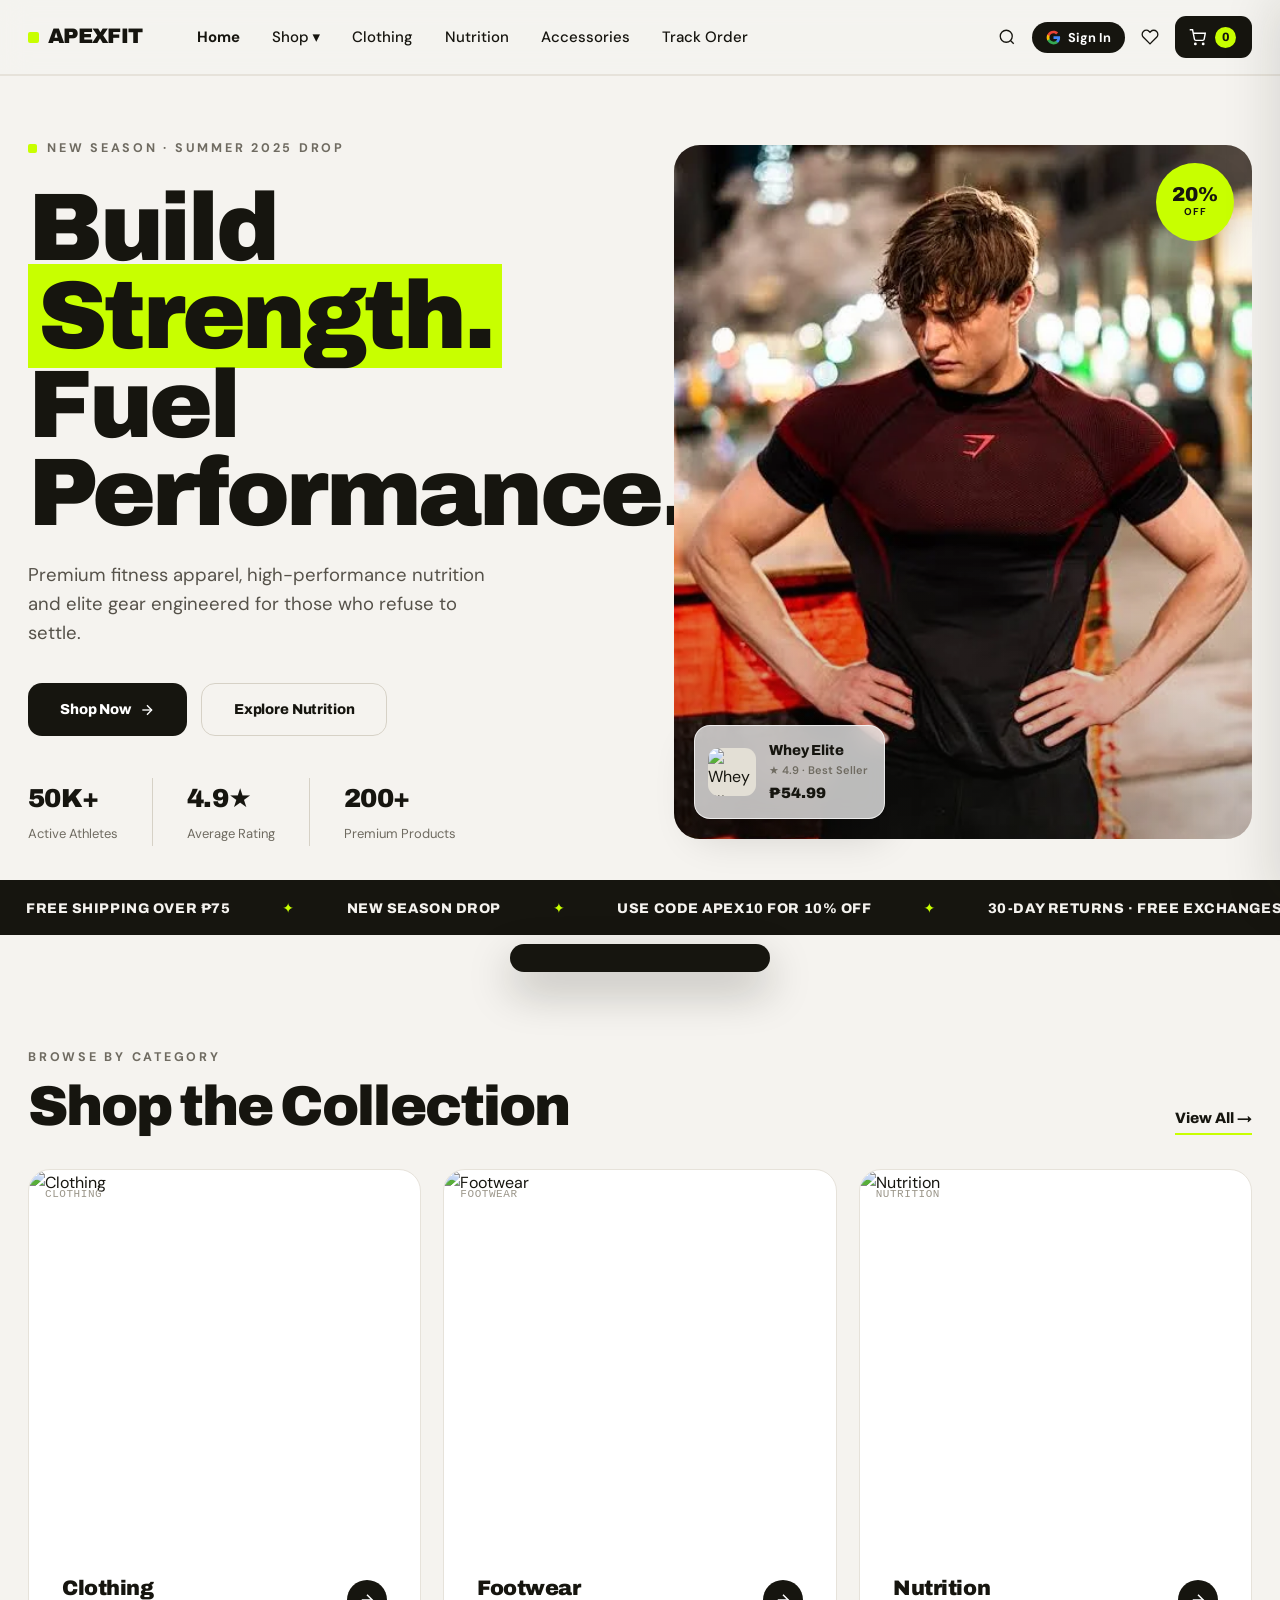
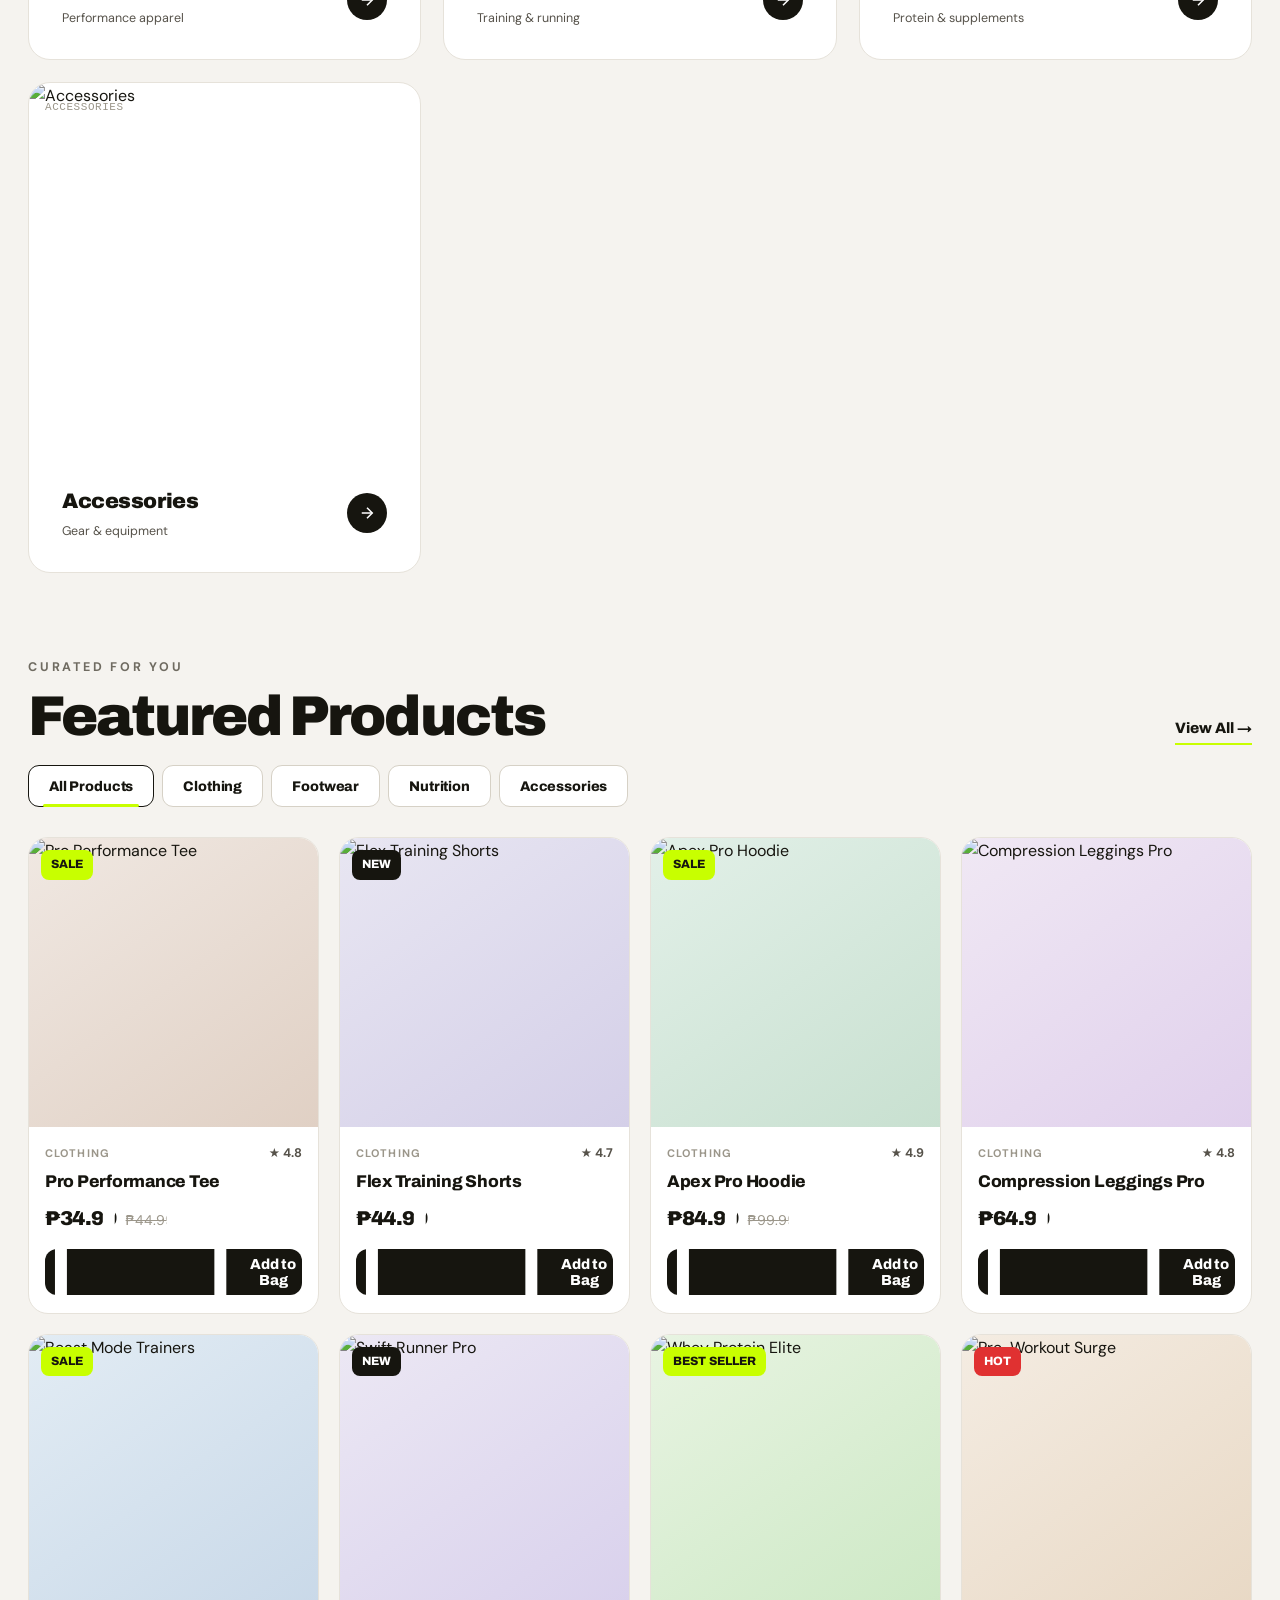
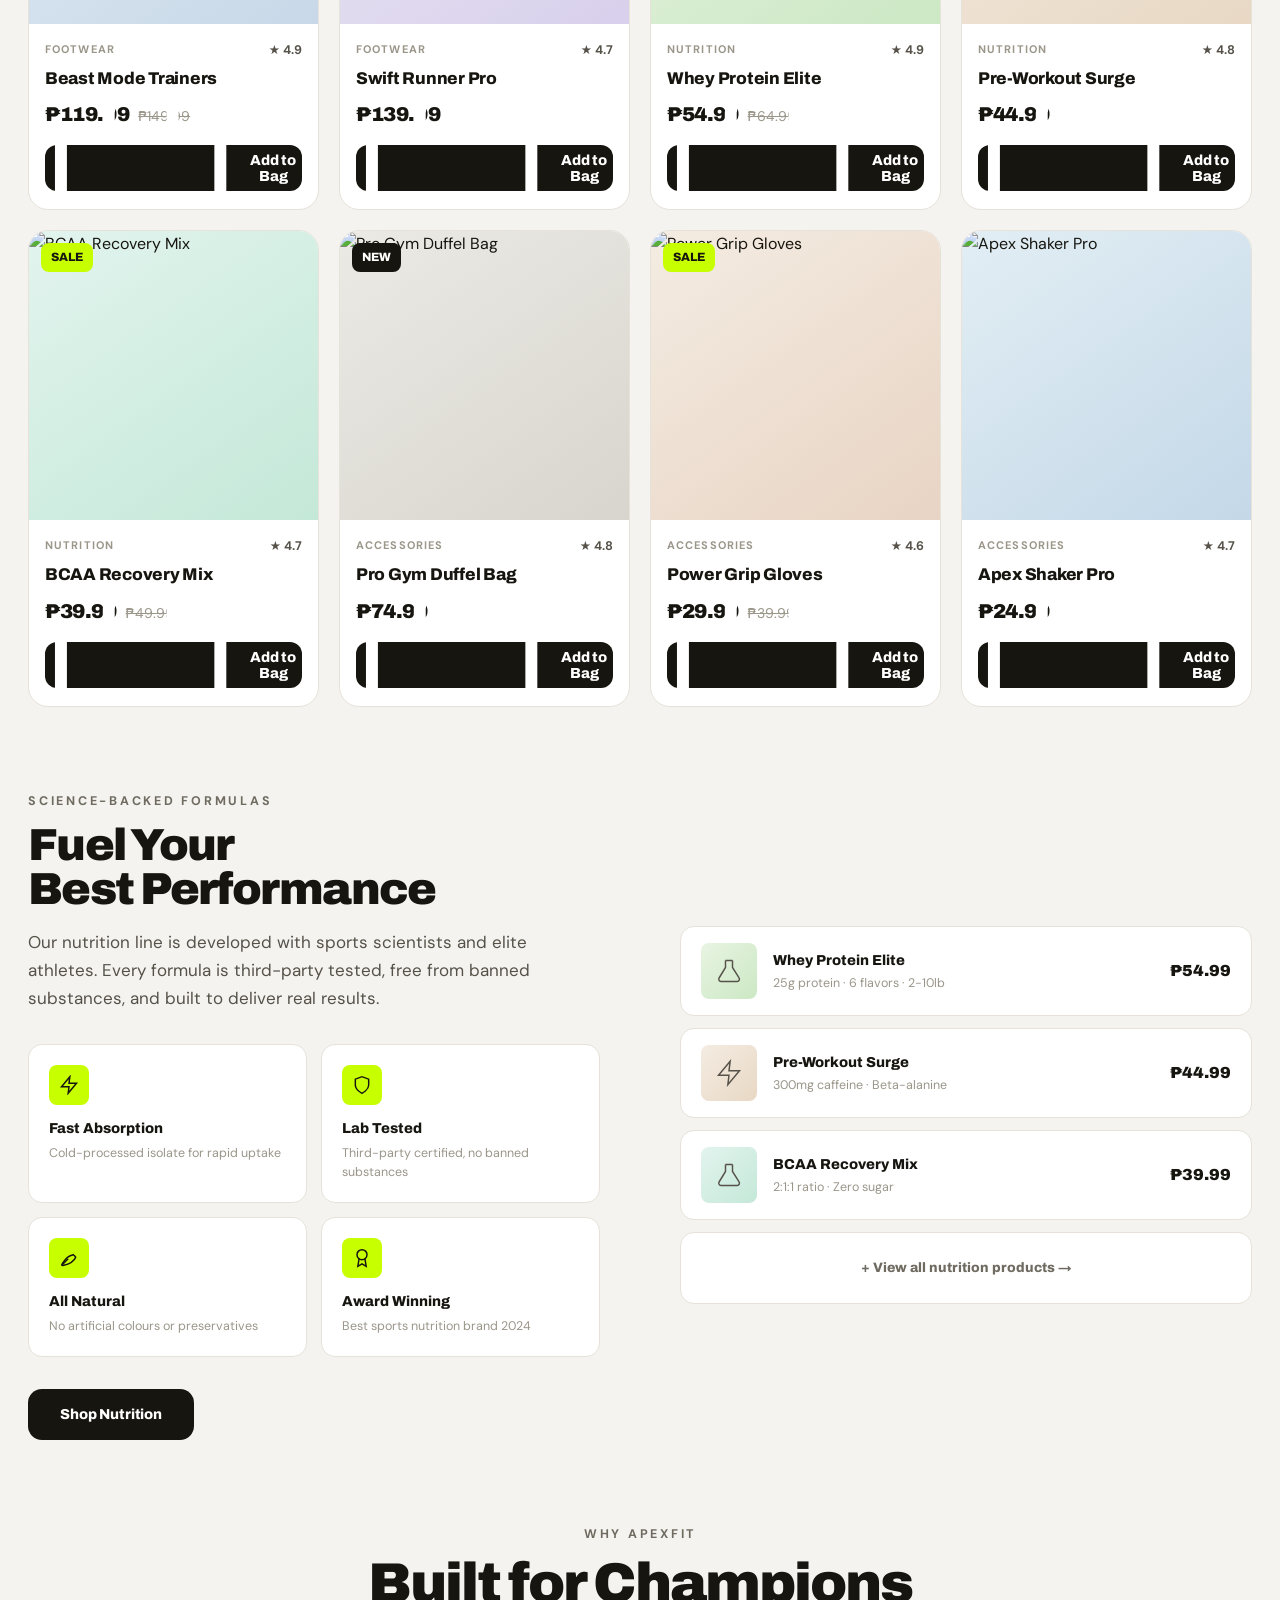
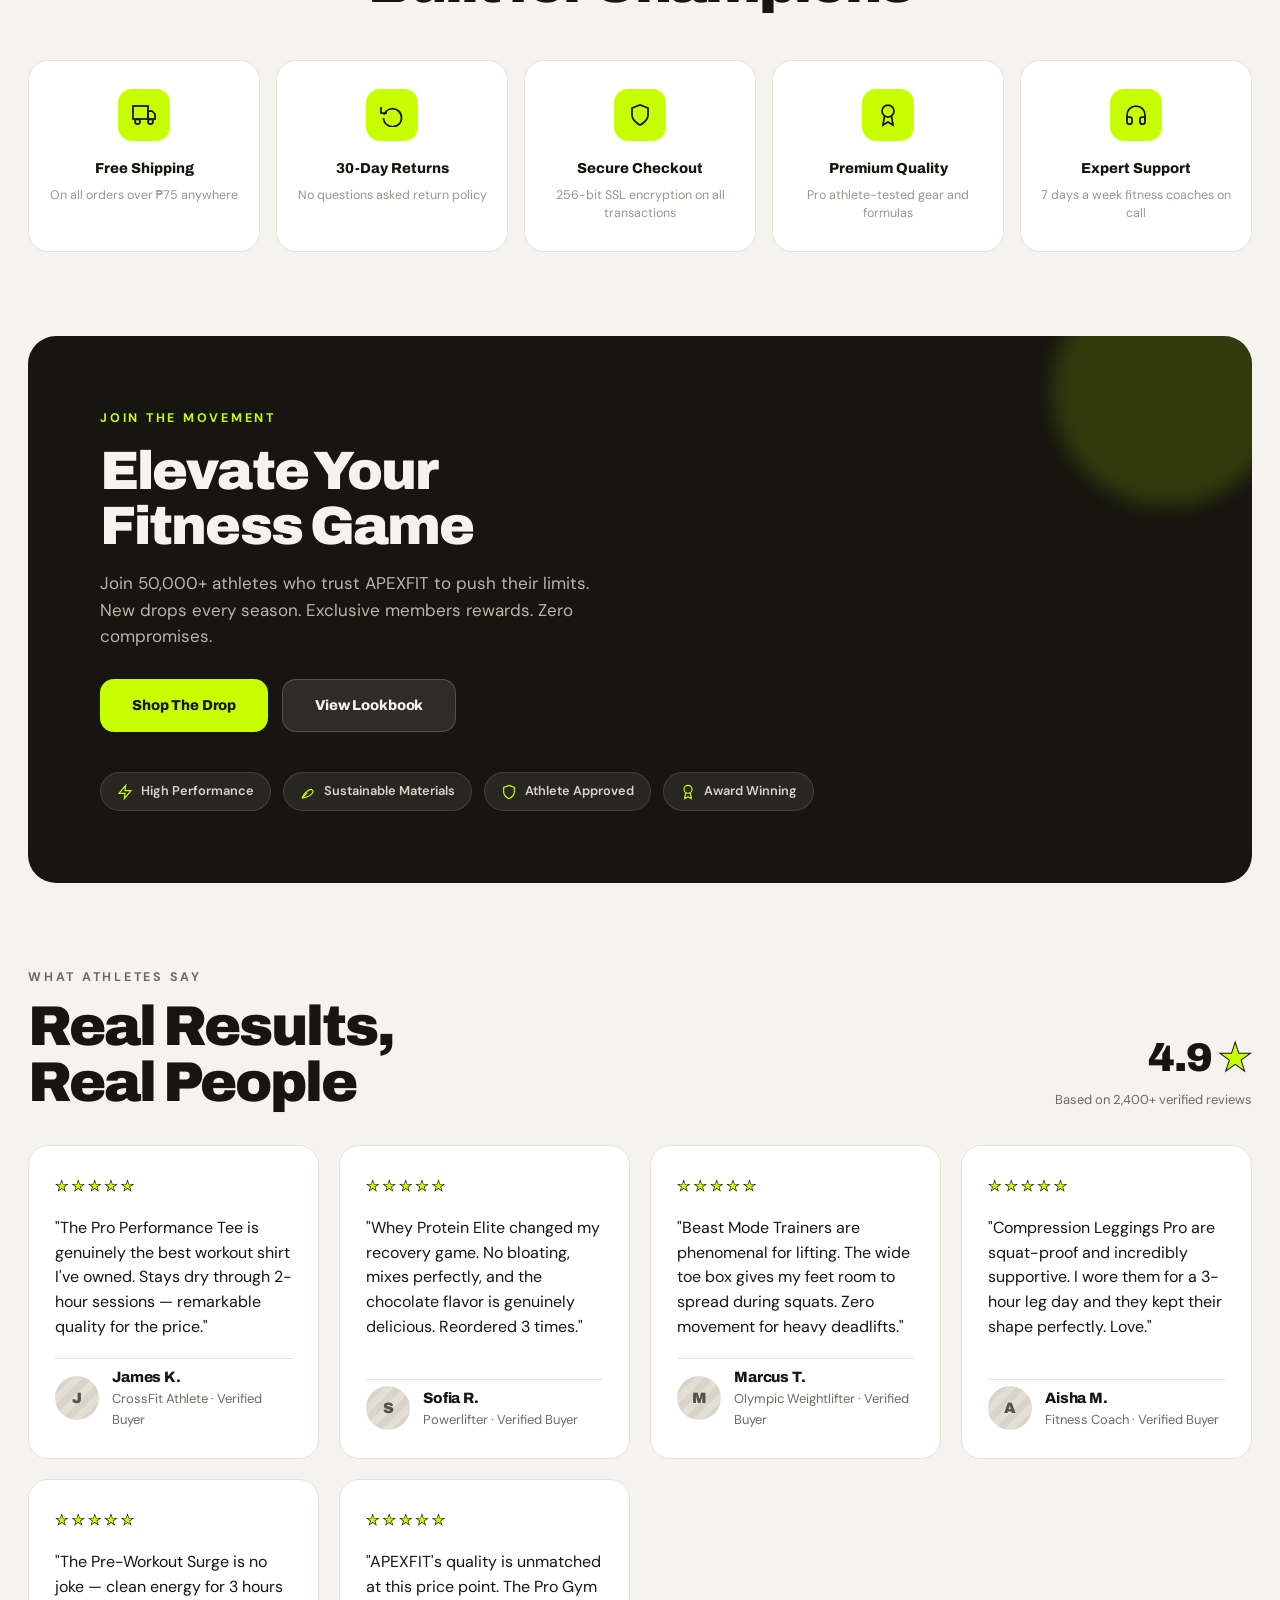
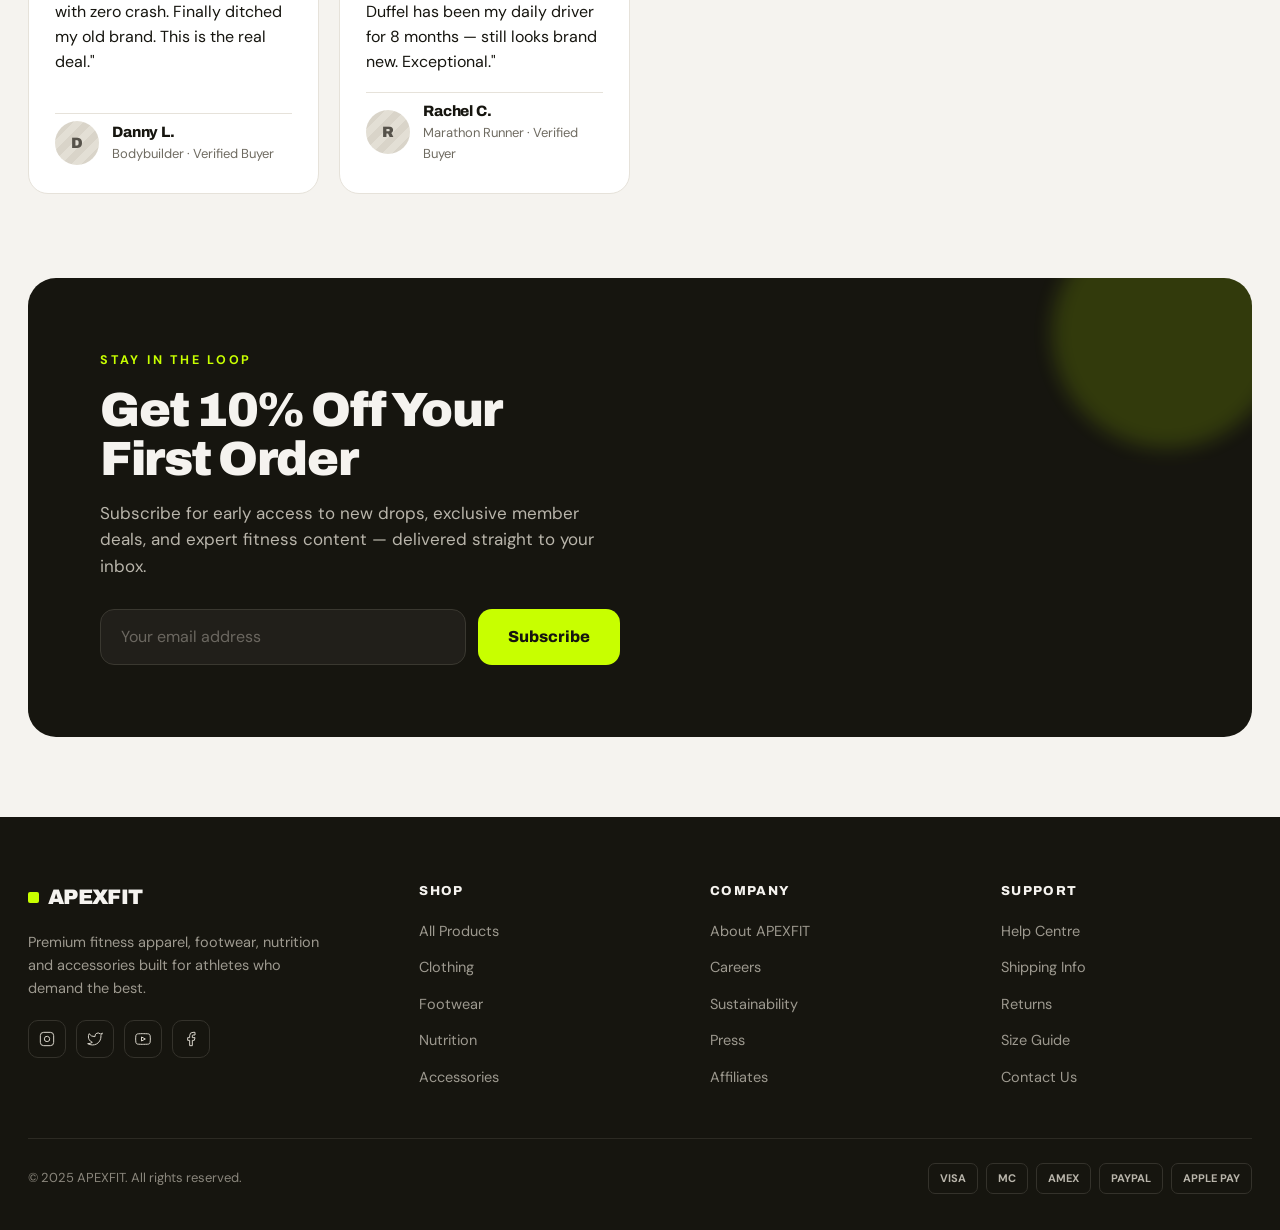
==== index.html @ 8e86d28a "Add files via upload" ====
<!DOCTYPE html>
<html lang="en">
<head>
  <meta charset="UTF-8">
  <meta name="viewport" content="width=device-width, initial-scale=1.0">
  <title>APEXFIT — Build Strength. Fuel Performance.</title>
  <meta name="description" content="Premium fitness apparel, footwear, nutrition and accessories for serious athletes.">
  <link rel="preconnect" href="https://fonts.googleapis.com">
  <link rel="preconnect" href="https://fonts.gstatic.com" crossorigin>
  <link href="https://fonts.googleapis.com/css2?family=Archivo:wght@400;600;700;800;900&family=DM+Sans:wght@400;500;700&display=swap" rel="stylesheet">
  <link rel="stylesheet" href="css/style.css">
</head>
<body>

<!-- Page loader -->
<div class="page-loader" id="pageLoader">
  <div class="loader-logo">APEX<span>FIT</span></div>
  <div class="loader-bar"></div>
</div>

<!-- ===== NAVBAR ===== -->
<nav class="navbar" id="navbar">
  <div class="nav-container">
    <a href="index.html" class="nav-logo">
      <span class="logo-dot"></span>
      <span class="logo-text">APEXFIT</span>
    </a>

    <ul class="nav-menu">
      <li><a href="index.html" class="nav-link active">Home</a></li>
      <li class="nav-dropdown">
        <a href="shop.html" class="nav-link">Shop ▾</a>
        <div class="dropdown-menu">
          <a href="shop.html?cat=clothing"     class="dropdown-item">
            <svg width="16" height="16" viewBox="0 0 24 24" fill="none" stroke="currentColor" stroke-width="1.5"><path d="M20.38 3.46 16 2a4 4 0 0 1-8 0L3.62 3.46a2 2 0 0 0-1.34 2.23l.58 3.57a1 1 0 0 0 .99.84H6v10c0 1.1.9 2 2 2h8a2 2 0 0 0 2-2V10h2.15a1 1 0 0 0 .99-.84l.58-3.57a2 2 0 0 0-1.34-2.23z"/></svg>
            Clothing
          </a>
          <a href="shop.html?cat=footwear"     class="dropdown-item">
            <svg width="16" height="16" viewBox="0 0 24 24" fill="none" stroke="currentColor" stroke-width="1.5"><path d="M3 15c0-1.5.5-3 1.5-4.5L8 7l.5-.5A2 2 0 0 1 11 6h1l5 3 1 1h2a1 1 0 0 1 1 1v1.5c0 1.9-1.6 3.5-3.5 3.5H7a4 4 0 0 1-4-4z"/></svg>
            Footwear
          </a>
          <a href="shop.html?cat=nutrition"    class="dropdown-item">
            <svg width="16" height="16" viewBox="0 0 24 24" fill="none" stroke="currentColor" stroke-width="1.5"><path d="M9 3h6m-6 0v6l-5.5 9A2 2 0 0 0 5 21h14a2 2 0 0 0 1.5-3.27L15 9V3m-6 0v6"/></svg>
            Nutrition
          </a>
          <a href="shop.html?cat=accessories"  class="dropdown-item">
            <svg width="16" height="16" viewBox="0 0 24 24" fill="none" stroke="currentColor" stroke-width="1.5"><rect x="2" y="7" width="20" height="15" rx="2"/><path d="M16 7V5a2 2 0 0 0-2-2h-4a2 2 0 0 0-2 2v2"/></svg>
            Accessories
          </a>
        </div>
      </li>
      <li><a href="shop.html?cat=clothing"    class="nav-link">Clothing</a></li>
      <li><a href="shop.html?cat=nutrition"   class="nav-link">Nutrition</a></li>
      <li><a href="shop.html?cat=accessories" class="nav-link">Accessories</a></li>
      <li><a href="track-order.html" class="nav-link">Track Order</a></li>
      <li class="my-orders-link" style="display:none;"><a href="my-orders.html" class="nav-link">My Orders</a></li>
      <li class="admin-nav-link" style="display:none;"><a href="admin.html" class="nav-link">Admin</a></li>
    </ul>

    <div class="nav-actions">
      <button class="nav-btn" id="searchToggle" aria-label="Search">
        <svg width="18" height="18" viewBox="0 0 24 24" fill="none" stroke="currentColor" stroke-width="1.75"><circle cx="11" cy="11" r="8"/><line x1="21" y1="21" x2="16.65" y2="16.65"/></svg>
      </button>
      <button class="auth-google-btn" id="authBtn" onclick="signInWithGoogle()">
        <svg width="15" height="15" viewBox="0 0 24 24"><path d="M22.56 12.25c0-.78-.07-1.53-.2-2.25H12v4.26h5.92c-.26 1.37-1.04 2.53-2.21 3.31v2.77h3.57c2.08-1.92 3.28-4.74 3.28-8.09z" fill="#4285F4"/><path d="M12 23c2.97 0 5.46-.98 7.28-2.66l-3.57-2.77c-.98.66-2.23 1.06-3.71 1.06-2.86 0-5.29-1.93-6.16-4.53H2.18v2.84C3.99 20.53 7.7 23 12 23z" fill="#34A853"/><path d="M5.84 14.09c-.22-.66-.35-1.36-.35-2.09s.13-1.43.35-2.09V7.07H2.18C1.43 8.55 1 10.22 1 12s.43 3.45 1.18 4.93l2.85-2.22.81-.62z" fill="#FBBC05"/><path d="M12 5.38c1.62 0 3.06.56 4.21 1.64l3.15-3.15C17.45 2.09 14.97 1 12 1 7.7 1 3.99 3.47 2.18 7.07l3.66 2.84c.87-2.6 3.3-4.53 6.16-4.53z" fill="#EA4335"/></svg>
        Sign In
      </button>
      <div class="user-menu-wrap" id="userMenu" style="display:none;">
        <button class="user-menu-trigger">
          <img class="user-avatar-img" src="" alt="">
          <span class="user-display-name"></span>
          <svg width="14" height="14" viewBox="0 0 24 24" fill="none" stroke="currentColor" stroke-width="2"><polyline points="6 9 12 15 18 9"/></svg>
        </button>
        <div class="user-dropdown-menu">
          <a href="my-orders.html" class="dropdown-item">My Orders</a>
          <a href="track-order.html" class="dropdown-item">Track Order</a>
          <button class="dropdown-item sign-out-btn" onclick="signOutUser()">Sign Out</button>
        </div>
      </div>
      <button class="nav-btn" id="wishlistBtn" aria-label="Wishlist" style="position:relative;">
        <svg width="18" height="18" viewBox="0 0 24 24" fill="none" stroke="currentColor" stroke-width="1.75"><path d="M20.84 4.61a5.5 5.5 0 0 0-7.78 0L12 5.67l-1.06-1.06a5.5 5.5 0 0 0-7.78 7.78l1.06 1.06L12 21.23l7.78-7.78 1.06-1.06a5.5 5.5 0 0 0 0-7.78z"/></svg>
        <span class="nav-badge" id="wishlistCount"></span>
      </button>
      <button class="cart-pill" id="cartToggle" aria-label="Cart">
        <svg width="17" height="17" viewBox="0 0 24 24" fill="none" stroke="currentColor" stroke-width="2"><circle cx="9" cy="21" r="1"/><circle cx="20" cy="21" r="1"/><path d="M1 1h4l2.68 13.39a2 2 0 0 0 2 1.61h9.72a2 2 0 0 0 2-1.61L23 6H6"/></svg>
        <span class="cart-pill-badge" id="cartCount">0</span>
      </button>
      <button class="hamburger" id="hamburger" aria-label="Menu">
        <span></span><span></span><span></span>
      </button>
    </div>
  </div>
  <div class="search-bar" id="searchBar">
    <div class="search-container">
      <input type="text" id="searchInput" placeholder="Search products, categories...">
      <button class="search-submit">Search</button>
    </div>
  </div>
</nav>

<!-- Mobile Menu -->
<div class="mobile-menu" id="mobileMenu">
  <button class="mobile-close" id="mobileClose">
    <svg width="20" height="20" viewBox="0 0 24 24" fill="none" stroke="currentColor" stroke-width="2"><line x1="18" y1="6" x2="6" y2="18"/><line x1="6" y1="6" x2="18" y2="18"/></svg>
  </button>
  <ul class="mobile-nav-links">
    <li><a href="index.html">Home</a></li>
    <li><a href="shop.html">Shop All</a></li>
    <li><a href="shop.html?cat=clothing">Clothing</a></li>
    <li><a href="shop.html?cat=footwear">Footwear</a></li>
    <li><a href="shop.html?cat=nutrition">Nutrition</a></li>
    <li><a href="shop.html?cat=accessories">Accessories</a></li>
  </ul>
</div>
<div class="overlay" id="overlay"></div>

<!-- ===== HERO ===== -->
<section class="hero">
  <div class="container">
    <div class="hero-inner">

      <!-- Left: Content -->
      <div class="hero-content">
        <div class="hero-badge-row">
          <span class="hero-badge-dot"></span>
          <span class="hero-badge-text">New Season · Summer 2025 Drop</span>
        </div>
        <h1 class="hero-title">
          Build<br>
          <span class="hero-title-acc">Strength.</span><br>
          Fuel Performance.
        </h1>
        <p class="hero-subtitle">Premium fitness apparel, high-performance nutrition and elite gear engineered for those who refuse to settle.</p>
        <div class="hero-buttons">
          <a href="shop.html" class="btn btn-primary">
            Shop Now
            <svg width="16" height="16" viewBox="0 0 24 24" fill="none" stroke="currentColor" stroke-width="2"><line x1="5" y1="12" x2="19" y2="12"/><polyline points="12 5 19 12 12 19"/></svg>
          </a>
          <a href="shop.html?cat=nutrition" class="btn btn-outline">Explore Nutrition</a>
        </div>
        <div class="hero-stats">
          <div>
            <span class="stat-num">50K+</span>
            <span class="stat-label">Active Athletes</span>
          </div>
          <div class="stat-divider"></div>
          <div>
            <span class="stat-num">4.9★</span>
            <span class="stat-label">Average Rating</span>
          </div>
          <div class="stat-divider"></div>
          <div>
            <span class="stat-num">200+</span>
            <span class="stat-label">Premium Products</span>
          </div>
        </div>
      </div>

      <!-- Right: Visual -->
      <div class="hero-visual">
        <div class="hero-img-box">
          <img src="images/hero-athlete.webp" alt="Athlete in red Gymshark wear" class="hero-img" loading="eager">
        </div>
        <div class="hero-float-badge">
          <span class="hero-float-pct">20%</span>
          <span class="hero-float-off">OFF</span>
        </div>
        <div class="hero-float-card">
          <div class="hero-float-thumb">
            <img src="https://images.unsplash.com/photo-1593095948071-474c5cc2989d?w=96&h=96&fit=crop&auto=format&q=80" alt="Whey Elite" loading="lazy">
          </div>
          <div>
            <div class="hero-float-name">Whey Elite</div>
            <div class="hero-float-label">★ 4.9 · Best Seller</div>
            <div class="hero-float-price">₱54.99</div>
          </div>
        </div>
      </div>

    </div>
  </div>

  <!-- Marquee strip -->
  <div class="marquee-strip">
    <div class="marquee-track" aria-hidden="true">
      <span class="marquee-item">FREE SHIPPING OVER ₱75</span>
      <span class="marquee-item marquee-sep">✦</span>
      <span class="marquee-item">NEW SEASON DROP</span>
      <span class="marquee-item marquee-sep">✦</span>
      <span class="marquee-item">USE CODE APEX10 FOR 10% OFF</span>
      <span class="marquee-item marquee-sep">✦</span>
      <span class="marquee-item">30-DAY RETURNS · FREE EXCHANGES</span>
      <span class="marquee-item marquee-sep">✦</span>
      <span class="marquee-item">PREMIUM QUALITY GUARANTEED</span>
      <span class="marquee-item marquee-sep">✦</span>
      <span class="marquee-item">FREE SHIPPING OVER ₱75</span>
      <span class="marquee-item marquee-sep">✦</span>
      <span class="marquee-item">NEW SEASON DROP</span>
      <span class="marquee-item marquee-sep">✦</span>
      <span class="marquee-item">USE CODE APEX10 FOR 10% OFF</span>
      <span class="marquee-item marquee-sep">✦</span>
      <span class="marquee-item">30-DAY RETURNS · FREE EXCHANGES</span>
      <span class="marquee-item marquee-sep">✦</span>
      <span class="marquee-item">PREMIUM QUALITY GUARANTEED</span>
      <span class="marquee-item marquee-sep">✦</span>
    </div>
  </div>
</section>

<!-- ===== CATEGORIES ===== -->
<section class="categories">
  <div class="container">
    <div class="section-head-row">
      <div>
        <span class="section-eyebrow">Browse by Category</span>
        <h2 class="section-title">Shop the Collection</h2>
      </div>
      <a href="shop.html" class="section-head-link">View All →</a>
    </div>

    <div class="categories-grid">
      <a href="shop.html?cat=clothing" class="category-card reveal reveal-delay-1">
        <div class="cat-img-area">
          <img class="cat-img" src="https://images.unsplash.com/photo-1517836357463-d25dfeac3438?w=600&h=750&fit=crop&auto=format&q=80" alt="Clothing" loading="lazy">
          <span class="cat-img-tag">clothing</span>
        </div>
        <div class="cat-overlay">
          <div>
            <div class="cat-overlay-name">Clothing</div>
            <div class="cat-overlay-sub">Performance apparel</div>
          </div>
          <div class="cat-arrow">
            <svg width="18" height="18" viewBox="0 0 24 24" fill="none" stroke="currentColor" stroke-width="2"><line x1="5" y1="12" x2="19" y2="12"/><polyline points="12 5 19 12 12 19"/></svg>
          </div>
        </div>
      </a>

      <a href="shop.html?cat=footwear" class="category-card reveal reveal-delay-2">
        <div class="cat-img-area">
          <img class="cat-img" src="https://images.unsplash.com/photo-1542291026-7eec264c27ff?w=600&h=750&fit=crop&auto=format&q=80" alt="Footwear" loading="lazy">
          <span class="cat-img-tag">footwear</span>
        </div>
        <div class="cat-overlay">
          <div>
            <div class="cat-overlay-name">Footwear</div>
            <div class="cat-overlay-sub">Training &amp; running</div>
          </div>
          <div class="cat-arrow">
            <svg width="18" height="18" viewBox="0 0 24 24" fill="none" stroke="currentColor" stroke-width="2"><line x1="5" y1="12" x2="19" y2="12"/><polyline points="12 5 19 12 12 19"/></svg>
          </div>
        </div>
      </a>

      <a href="shop.html?cat=nutrition" class="category-card reveal reveal-delay-3">
        <div class="cat-img-area">
          <img class="cat-img" src="https://images.unsplash.com/photo-1593095948071-474c5cc2989d?w=600&h=750&fit=crop&auto=format&q=80" alt="Nutrition" loading="lazy">
          <span class="cat-img-tag">nutrition</span>
        </div>
        <div class="cat-overlay">
          <div>
            <div class="cat-overlay-name">Nutrition</div>
            <div class="cat-overlay-sub">Protein &amp; supplements</div>
          </div>
          <div class="cat-arrow">
            <svg width="18" height="18" viewBox="0 0 24 24" fill="none" stroke="currentColor" stroke-width="2"><line x1="5" y1="12" x2="19" y2="12"/><polyline points="12 5 19 12 12 19"/></svg>
          </div>
        </div>
      </a>

      <a href="shop.html?cat=accessories" class="category-card reveal reveal-delay-4">
        <div class="cat-img-area">
          <img class="cat-img" src="https://images.unsplash.com/photo-1553062407-98eeb64c6a62?w=600&h=750&fit=crop&auto=format&q=80" alt="Accessories" loading="lazy">
          <span class="cat-img-tag">accessories</span>
        </div>
        <div class="cat-overlay">
          <div>
            <div class="cat-overlay-name">Accessories</div>
            <div class="cat-overlay-sub">Gear &amp; equipment</div>
          </div>
          <div class="cat-arrow">
            <svg width="18" height="18" viewBox="0 0 24 24" fill="none" stroke="currentColor" stroke-width="2"><line x1="5" y1="12" x2="19" y2="12"/><polyline points="12 5 19 12 12 19"/></svg>
          </div>
        </div>
      </a>
    </div>
  </div>
</section>

<!-- ===== FEATURED PRODUCTS ===== -->
<section class="featured-products">
  <div class="container">
    <div class="section-head-row" style="margin-bottom:20px;">
      <div>
        <span class="section-eyebrow">Curated For You</span>
        <h2 class="section-title">Featured Products</h2>
      </div>
      <a href="shop.html" class="section-head-link">View All →</a>
    </div>

    <div class="products-filter">
      <button class="filter-btn active" data-filter="all">All Products</button>
      <button class="filter-btn" data-filter="clothing">Clothing</button>
      <button class="filter-btn" data-filter="footwear">Footwear</button>
      <button class="filter-btn" data-filter="nutrition">Nutrition</button>
      <button class="filter-btn" data-filter="accessories">Accessories</button>
    </div>

    <div class="products-grid" id="featuredGrid"></div>
  </div>
</section>

<!-- ===== NUTRITION ===== -->
<section class="nutrition-section">
  <div class="container">
    <div class="nutrition-inner">
      <div class="nutrition-text reveal">
        <span class="section-eyebrow">Science-Backed Formulas</span>
        <h2 class="nutrition-title">Fuel Your<br>Best Performance</h2>
        <p>Our nutrition line is developed with sports scientists and elite athletes. Every formula is third-party tested, free from banned substances, and built to deliver real results.</p>
        <div class="nutrition-benefits">
          <div class="benefit-card">
            <div class="benefit-icon">
              <svg viewBox="0 0 24 24" fill="none" stroke="currentColor" stroke-width="1.75" width="20" height="20"><polygon points="13,2 3,14 12,14 11,22 21,10 12,10"/></svg>
            </div>
            <div class="benefit-title">Fast Absorption</div>
            <div class="benefit-desc">Cold-processed isolate for rapid uptake</div>
          </div>
          <div class="benefit-card">
            <div class="benefit-icon">
              <svg viewBox="0 0 24 24" fill="none" stroke="currentColor" stroke-width="1.75" width="20" height="20"><path d="M12 22s8-4 8-10V5l-8-3-8 3v7c0 6 8 10 8 10z"/></svg>
            </div>
            <div class="benefit-title">Lab Tested</div>
            <div class="benefit-desc">Third-party certified, no banned substances</div>
          </div>
          <div class="benefit-card">
            <div class="benefit-icon">
              <svg viewBox="0 0 24 24" fill="none" stroke="currentColor" stroke-width="1.75" width="20" height="20"><path d="M17 8C8 10 5.9 16.17 3.82 19.34A1 1 0 0 0 4.75 21C9.84 19.75 18 17 20 11c0 0-3.5-4-3-3z"/><path d="M3 21l8-8"/></svg>
            </div>
            <div class="benefit-title">All Natural</div>
            <div class="benefit-desc">No artificial colours or preservatives</div>
          </div>
          <div class="benefit-card">
            <div class="benefit-icon">
              <svg viewBox="0 0 24 24" fill="none" stroke="currentColor" stroke-width="1.75" width="20" height="20"><circle cx="12" cy="8" r="6"/><path d="M15.477 12.89 17 22l-5-3-5 3 1.523-9.11"/></svg>
            </div>
            <div class="benefit-title">Award Winning</div>
            <div class="benefit-desc">Best sports nutrition brand 2024</div>
          </div>
        </div>
        <a href="shop.html?cat=nutrition" class="btn btn-primary">Shop Nutrition</a>
      </div>

      <div class="nutrition-products reveal reveal-delay-2">
        <div class="nutrition-product-row" onclick="location.href='product.html?id=7'">
          <div class="nutr-img" style="background:linear-gradient(135deg,#e8f4e2,#cce8c4);">
            <svg width="28" height="28" viewBox="0 0 24 24" fill="none" stroke="#56524a" stroke-width="1.25"><path d="M9 3h6m-6 0v6l-5.5 9A2 2 0 0 0 5 21h14a2 2 0 0 0 1.5-3.27L15 9V3m-6 0v6"/></svg>
          </div>
          <div style="flex:1">
            <div class="nutr-name">Whey Protein Elite</div>
            <div class="nutr-desc">25g protein · 6 flavors · 2-10lb</div>
          </div>
          <div class="nutr-price">₱54.99</div>
        </div>
        <div class="nutrition-product-row" onclick="location.href='product.html?id=8'">
          <div class="nutr-img" style="background:linear-gradient(135deg,#f4ece2,#e8d8c4);">
            <svg width="28" height="28" viewBox="0 0 24 24" fill="none" stroke="#56524a" stroke-width="1.25"><polygon points="13,2 3,14 12,14 11,22 21,10 12,10"/></svg>
          </div>
          <div style="flex:1">
            <div class="nutr-name">Pre-Workout Surge</div>
            <div class="nutr-desc">300mg caffeine · Beta-alanine</div>
          </div>
          <div class="nutr-price">₱44.99</div>
        </div>
        <div class="nutrition-product-row" onclick="location.href='product.html?id=9'">
          <div class="nutr-img" style="background:linear-gradient(135deg,#e2f4ee,#c4e8d8);">
            <svg width="28" height="28" viewBox="0 0 24 24" fill="none" stroke="#56524a" stroke-width="1.25"><path d="M9 3h6m-6 0v6l-5.5 9A2 2 0 0 0 5 21h14a2 2 0 0 0 1.5-3.27L15 9V3m-6 0v6"/></svg>
          </div>
          <div style="flex:1">
            <div class="nutr-name">BCAA Recovery Mix</div>
            <div class="nutr-desc">2:1:1 ratio · Zero sugar</div>
          </div>
          <div class="nutr-price">₱39.99</div>
        </div>
        <div class="nutrition-product-row" onclick="location.href='shop.html?cat=nutrition'">
          <div style="flex:1;text-align:center;padding:.5rem;font-family:var(--font-display);font-weight:800;font-size:.85rem;color:var(--ink-4);">
            + View all nutrition products →
          </div>
        </div>
      </div>
    </div>
  </div>
</section>

<!-- ===== WHY CHOOSE US ===== -->
<section class="why-us">
  <div class="container">
    <div class="section-header reveal">
      <span class="section-eyebrow">Why APEXFIT</span>
      <h2 class="section-title">Built for Champions</h2>
    </div>
    <div class="why-grid">
      <div class="why-card reveal reveal-delay-1">
        <div class="why-icon">
          <svg viewBox="0 0 24 24" fill="none" stroke="currentColor" stroke-width="1.75" width="24" height="24"><rect x="1" y="3" width="15" height="13"/><path d="M16 8h4l3 3v5h-7V8z"/><circle cx="5.5" cy="18.5" r="2.5"/><circle cx="18.5" cy="18.5" r="2.5"/></svg>
        </div>
        <div class="why-title">Free Shipping</div>
        <div class="why-desc">On all orders over ₱75 anywhere</div>
      </div>
      <div class="why-card reveal reveal-delay-2">
        <div class="why-icon">
          <svg viewBox="0 0 24 24" fill="none" stroke="currentColor" stroke-width="1.75" width="24" height="24"><polyline points="1 4 1 10 7 10"/><path d="M3.51 15a9 9 0 1 0 .49-3.25"/></svg>
        </div>
        <div class="why-title">30-Day Returns</div>
        <div class="why-desc">No questions asked return policy</div>
      </div>
      <div class="why-card reveal reveal-delay-3">
        <div class="why-icon">
          <svg viewBox="0 0 24 24" fill="none" stroke="currentColor" stroke-width="1.75" width="24" height="24"><path d="M12 22s8-4 8-10V5l-8-3-8 3v7c0 6 8 10 8 10z"/></svg>
        </div>
        <div class="why-title">Secure Checkout</div>
        <div class="why-desc">256-bit SSL encryption on all transactions</div>
      </div>
      <div class="why-card reveal reveal-delay-4">
        <div class="why-icon">
          <svg viewBox="0 0 24 24" fill="none" stroke="currentColor" stroke-width="1.75" width="24" height="24"><circle cx="12" cy="8" r="6"/><path d="M15.477 12.89 17 22l-5-3-5 3 1.523-9.11"/></svg>
        </div>
        <div class="why-title">Premium Quality</div>
        <div class="why-desc">Pro athlete-tested gear and formulas</div>
      </div>
      <div class="why-card reveal reveal-delay-1">
        <div class="why-icon">
          <svg viewBox="0 0 24 24" fill="none" stroke="currentColor" stroke-width="1.75" width="24" height="24"><path d="M3 18v-6a9 9 0 0 1 18 0v6"/><path d="M21 19a2 2 0 0 1-2 2h-1a2 2 0 0 1-2-2v-3a2 2 0 0 1 2-2h3zM3 19a2 2 0 0 0 2 2h1a2 2 0 0 0 2-2v-3a2 2 0 0 0-2-2H3z"/></svg>
        </div>
        <div class="why-title">Expert Support</div>
        <div class="why-desc">7 days a week fitness coaches on call</div>
      </div>
    </div>
  </div>
</section>

<!-- ===== LIFESTYLE BANNER ===== -->
<section class="lifestyle-banner">
  <div class="container">
    <div class="lifestyle-inner reveal">
      <div class="lifestyle-glow"></div>
      <div class="lifestyle-eyebrow">Join The Movement</div>
      <h2 class="lifestyle-title">Elevate Your<br>Fitness Game</h2>
      <p class="lifestyle-subtitle">Join 50,000+ athletes who trust APEXFIT to push their limits. New drops every season. Exclusive members rewards. Zero compromises.</p>
      <div style="display:flex;flex-wrap:wrap;gap:14px;">
        <a href="shop.html" class="btn btn-acc">Shop The Drop</a>
        <a href="shop.html" class="btn" style="background:rgba(255,255,255,.1);color:#f5f3ef;border:1px solid rgba(255,255,255,.18);">View Lookbook</a>
      </div>
      <div class="lifestyle-badges">
        <div class="lifestyle-badge">
          <svg viewBox="0 0 24 24" fill="none" stroke="currentColor" stroke-width="1.75" width="16" height="16"><polygon points="13,2 3,14 12,14 11,22 21,10 12,10"/></svg>
          High Performance
        </div>
        <div class="lifestyle-badge">
          <svg viewBox="0 0 24 24" fill="none" stroke="currentColor" stroke-width="1.75" width="16" height="16"><path d="M17 8C8 10 5.9 16.17 3.82 19.34A1 1 0 0 0 4.75 21C9.84 19.75 18 17 20 11c0 0-3.5-4-3-3z"/><path d="M3 21l8-8"/></svg>
          Sustainable Materials
        </div>
        <div class="lifestyle-badge">
          <svg viewBox="0 0 24 24" fill="none" stroke="currentColor" stroke-width="1.75" width="16" height="16"><path d="M12 22s8-4 8-10V5l-8-3-8 3v7c0 6 8 10 8 10z"/></svg>
          Athlete Approved
        </div>
        <div class="lifestyle-badge">
          <svg viewBox="0 0 24 24" fill="none" stroke="currentColor" stroke-width="1.75" width="16" height="16"><circle cx="12" cy="8" r="6"/><path d="M15.477 12.89 17 22l-5-3-5 3 1.523-9.11"/></svg>
          Award Winning
        </div>
      </div>
    </div>
  </div>
</section>

<!-- ===== REVIEWS ===== -->
<section class="reviews">
  <div class="container">
    <div class="reviews-intro reveal">
      <div>
        <span class="section-eyebrow">What Athletes Say</span>
        <h2 class="section-title">Real Results,<br>Real People</h2>
      </div>
      <div class="reviews-rating-block">
        <div class="reviews-score">4.9 <span class="reviews-score-star">★</span></div>
        <div class="reviews-count">Based on 2,400+ verified reviews</div>
      </div>
    </div>
    <div class="reviews-grid">
      <div class="review-card reveal reveal-delay-1">
        <div class="review-stars-yf">★★★★★</div>
        <p class="review-text">"The Pro Performance Tee is genuinely the best workout shirt I've owned. Stays dry through 2-hour sessions — remarkable quality for the price."</p>
        <div class="review-author">
          <div class="reviewer-avatar-yf">J</div>
          <div>
            <div class="reviewer-name">James K.</div>
            <div class="reviewer-tag">CrossFit Athlete · Verified Buyer</div>
          </div>
        </div>
      </div>
      <div class="review-card reveal reveal-delay-2">
        <div class="review-stars-yf">★★★★★</div>
        <p class="review-text">"Whey Protein Elite changed my recovery game. No bloating, mixes perfectly, and the chocolate flavor is genuinely delicious. Reordered 3 times."</p>
        <div class="review-author">
          <div class="reviewer-avatar-yf">S</div>
          <div>
            <div class="reviewer-name">Sofia R.</div>
            <div class="reviewer-tag">Powerlifter · Verified Buyer</div>
          </div>
        </div>
      </div>
      <div class="review-card reveal reveal-delay-3">
        <div class="review-stars-yf">★★★★★</div>
        <p class="review-text">"Beast Mode Trainers are phenomenal for lifting. The wide toe box gives my feet room to spread during squats. Zero movement for heavy deadlifts."</p>
        <div class="review-author">
          <div class="reviewer-avatar-yf">M</div>
          <div>
            <div class="reviewer-name">Marcus T.</div>
            <div class="reviewer-tag">Olympic Weightlifter · Verified Buyer</div>
          </div>
        </div>
      </div>
      <div class="review-card reveal reveal-delay-4">
        <div class="review-stars-yf">★★★★★</div>
        <p class="review-text">"Compression Leggings Pro are squat-proof and incredibly supportive. I wore them for a 3-hour leg day and they kept their shape perfectly. Love."</p>
        <div class="review-author">
          <div class="reviewer-avatar-yf">A</div>
          <div>
            <div class="reviewer-name">Aisha M.</div>
            <div class="reviewer-tag">Fitness Coach · Verified Buyer</div>
          </div>
        </div>
      </div>
      <div class="review-card reveal reveal-delay-1">
        <div class="review-stars-yf">★★★★★</div>
        <p class="review-text">"The Pre-Workout Surge is no joke — clean energy for 3 hours with zero crash. Finally ditched my old brand. This is the real deal."</p>
        <div class="review-author">
          <div class="reviewer-avatar-yf">D</div>
          <div>
            <div class="reviewer-name">Danny L.</div>
            <div class="reviewer-tag">Bodybuilder · Verified Buyer</div>
          </div>
        </div>
      </div>
      <div class="review-card reveal reveal-delay-2">
        <div class="review-stars-yf">★★★★★</div>
        <p class="review-text">"APEXFIT's quality is unmatched at this price point. The Pro Gym Duffel has been my daily driver for 8 months — still looks brand new. Exceptional."</p>
        <div class="review-author">
          <div class="reviewer-avatar-yf">R</div>
          <div>
            <div class="reviewer-name">Rachel C.</div>
            <div class="reviewer-tag">Marathon Runner · Verified Buyer</div>
          </div>
        </div>
      </div>
    </div>
  </div>
</section>

<!-- ===== NEWSLETTER ===== -->
<section class="newsletter">
  <div class="container">
    <div class="newsletter-inner reveal">
      <div class="newsletter-glow"></div>
      <span class="newsletter-tag">Stay In The Loop</span>
      <h2 class="newsletter-title">Get 10% Off Your<br>First Order</h2>
      <p class="newsletter-subtitle">Subscribe for early access to new drops, exclusive member deals, and expert fitness content — delivered straight to your inbox.</p>
      <form class="newsletter-form" id="newsletterForm">
        <input type="email" placeholder="Your email address" required>
        <button type="submit">Subscribe</button>
      </form>
    </div>
  </div>
</section>

<!-- ===== FOOTER ===== -->
<footer class="footer">
  <div class="footer-inner">
    <div class="footer-grid">
      <div class="footer-brand">
        <div class="nav-logo" style="margin-bottom:1rem;">
          <span class="logo-dot"></span>
          <span class="logo-text" style="color:#f5f3ef;">APEXFIT</span>
        </div>
        <p class="footer-desc">Premium fitness apparel, footwear, nutrition and accessories built for athletes who demand the best.</p>
        <div class="footer-socials">
          <a href="#" class="social-btn" aria-label="Instagram">
            <svg viewBox="0 0 24 24" fill="none" stroke="currentColor" stroke-width="1.5" width="16" height="16"><rect x="2" y="2" width="20" height="20" rx="5"/><path d="M16 11.37A4 4 0 1 1 12.63 8 4 4 0 0 1 16 11.37z"/><line x1="17.5" y1="6.5" x2="17.51" y2="6.5"/></svg>
          </a>
          <a href="#" class="social-btn" aria-label="Twitter">
            <svg viewBox="0 0 24 24" fill="none" stroke="currentColor" stroke-width="1.5" width="16" height="16"><path d="M23 3a10.9 10.9 0 0 1-3.14 1.53 4.48 4.48 0 0 0-7.86 3v1A10.66 10.66 0 0 1 3 4s-4 9 5 13a11.64 11.64 0 0 1-7 2c9 5 20 0 20-11.5a4.5 4.5 0 0 0-.08-.83A7.72 7.72 0 0 0 23 3z"/></svg>
          </a>
          <a href="#" class="social-btn" aria-label="YouTube">
            <svg viewBox="0 0 24 24" fill="none" stroke="currentColor" stroke-width="1.5" width="16" height="16"><path d="M22.54 6.42a2.78 2.78 0 0 0-1.95-1.96C18.88 4 12 4 12 4s-6.88 0-8.59.46a2.78 2.78 0 0 0-1.95 1.96A29 29 0 0 0 1 12a29 29 0 0 0 .46 5.58A2.78 2.78 0 0 0 3.41 19.54C5.12 20 12 20 12 20s6.88 0 8.59-.46a2.78 2.78 0 0 0 1.95-1.96A29 29 0 0 0 23 12a29 29 0 0 0-.46-5.58z"/><polygon points="9.75,15.02 15.5,12 9.75,8.98 9.75,15.02"/></svg>
          </a>
          <a href="#" class="social-btn" aria-label="Facebook">
            <svg viewBox="0 0 24 24" fill="none" stroke="currentColor" stroke-width="1.5" width="16" height="16"><path d="M18 2h-3a5 5 0 0 0-5 5v3H7v4h3v8h4v-8h3l1-4h-4V7a1 1 0 0 1 1-1h3z"/></svg>
          </a>
        </div>
      </div>

      <div class="footer-col">
        <h4>Shop</h4>
        <ul>
          <li><a href="shop.html">All Products</a></li>
          <li><a href="shop.html?cat=clothing">Clothing</a></li>
          <li><a href="shop.html?cat=footwear">Footwear</a></li>
          <li><a href="shop.html?cat=nutrition">Nutrition</a></li>
          <li><a href="shop.html?cat=accessories">Accessories</a></li>
        </ul>
      </div>

      <div class="footer-col">
        <h4>Company</h4>
        <ul>
          <li><a href="#">About APEXFIT</a></li>
          <li><a href="#">Careers</a></li>
          <li><a href="#">Sustainability</a></li>
          <li><a href="#">Press</a></li>
          <li><a href="#">Affiliates</a></li>
        </ul>
      </div>

      <div class="footer-col">
        <h4>Support</h4>
        <ul>
          <li><a href="#">Help Centre</a></li>
          <li><a href="#">Shipping Info</a></li>
          <li><a href="#">Returns</a></li>
          <li><a href="#">Size Guide</a></li>
          <li><a href="#">Contact Us</a></li>
        </ul>
      </div>
    </div>

    <div class="footer-bottom">
      <div class="footer-copy">© 2025 APEXFIT. All rights reserved.</div>
      <div class="footer-payments">
        <div class="payment-chip">VISA</div>
        <div class="payment-chip">MC</div>
        <div class="payment-chip">AMEX</div>
        <div class="payment-chip">PAYPAL</div>
        <div class="payment-chip">APPLE PAY</div>
      </div>
    </div>
  </div>
</footer>

<!-- ===== CART DRAWER ===== -->
<div class="cart-drawer" id="cartDrawer">
  <div class="cart-header">
    <div>
      <div class="cart-title">Shopping Bag</div>
      <div class="cart-count-label" id="cartCountLabel">0 items</div>
    </div>
    <button class="cart-close" id="cartClose" aria-label="Close cart">✕</button>
  </div>
  <div class="cart-items" id="cartItemsList"></div>
  <div class="cart-empty" id="cartEmpty">
    <svg viewBox="0 0 24 24" fill="none" stroke="currentColor" stroke-width="1.25" width="56" height="56"><circle cx="9" cy="21" r="1"/><circle cx="20" cy="21" r="1"/><path d="M1 1h4l2.68 13.39a2 2 0 0 0 2 1.61h9.72a2 2 0 0 0 2-1.61L23 6H6"/></svg>
    <h3>Your bag is empty</h3>
    <p>Add items to get started</p>
    <a href="shop.html" class="btn btn-primary btn-sm">Shop Now</a>
  </div>
  <div class="cart-footer" id="cartFooter" style="display:none;">
    <div class="cart-subtotal"><span>Subtotal</span><span id="cartSubtotal">₱0.00</span></div>
    <div class="cart-subtotal"><span>Shipping</span><span id="cartShipping">Calculated at checkout</span></div>
    <div class="cart-total"><span>Total</span><span id="cartTotal">₱0.00</span></div>
    <a href="checkout.html" class="cart-checkout-btn">
      <svg width="16" height="16" viewBox="0 0 24 24" fill="none" stroke="currentColor" stroke-width="2"><path d="M12 22s8-4 8-10V5l-8-3-8 3v7c0 6 8 10 8 10z"/></svg>
      Checkout Securely
    </a>
    <a href="cart.html" class="cart-continue">View full bag →</a>
  </div>
</div>

<!-- Quick View Modal -->
<div class="modal-overlay" id="modalOverlay">
  <div class="product-modal" id="productModal"></div>
</div>

<!-- Toast -->
<div class="toast" id="toast" role="status" aria-live="polite"></div>

<!-- Back to top -->
<button class="back-to-top" id="backToTop" aria-label="Back to top">
  <svg width="18" height="18" viewBox="0 0 24 24" fill="none" stroke="currentColor" stroke-width="2.5"><line x1="12" y1="19" x2="12" y2="5"/><polyline points="5 12 12 5 19 12"/></svg>
</button>

<script src="https://www.gstatic.com/firebasejs/10.12.2/firebase-app-compat.js"></script>
<script src="https://www.gstatic.com/firebasejs/10.12.2/firebase-auth-compat.js"></script>
<script src="https://www.gstatic.com/firebasejs/10.12.2/firebase-firestore-compat.js"></script>
<script src="https://www.gstatic.com/firebasejs/10.12.2/firebase-storage-compat.js"></script>
<script src="js/firebase-init.js"></script>
<script src="js/auth.js"></script>
<script src="js/main.js"></script>
</body>
</html>
---- css/style.css ----
/* ====================================================
   APEXFIT — Redesigned CSS (YourFitness aesthetic)
   Light cream · Volt lime · Archivo + DM Sans
   ==================================================== */

/* ---------- RESET & BASE ---------- */
*, *::before, *::after { box-sizing: border-box; margin: 0; padding: 0; }

:root {
  /* Background / Surface */
  --bg:           #f5f3ef;
  --surface:      #ffffff;
  --card:         #ffffff;
  --elevated:     #eceae4;
  --dark:         #16150f;
  --dark-2:       #2c2a23;
  --dark-surface: #211f1a;

  /* Accent */
  --acc:          #c8ff00;
  --acc-ink:      #16150f;
  --acc-glow:     rgba(200,255,0,.25);

  /* Text */
  --ink:          #16150f;
  --ink-2:        #56524a;
  --ink-3:        #9b968a;
  --ink-4:        #6f6b61;

  /* Borders */
  --border:       #e6e2da;
  --border-h:     #d6d1c6;

  /* Status */
  --success:      #2dbe6c;
  --error:        #e03131;
  --warning:      #e67700;

  /* Radius */
  --radius-sm:    8px;
  --radius:       14px;
  --radius-lg:    20px;
  --radius-xl:    28px;

  /* Shadows */
  --shadow-sm:  0 2px 8px rgba(22,21,15,.07);
  --shadow:     0 8px 28px rgba(22,21,15,.11);
  --shadow-lg:  0 24px 56px rgba(22,21,15,.16);
  --shadow-card:0 26px 50px rgba(22,21,15,.13);

  /* Motion */
  --ease:         cubic-bezier(.16,.8,.24,1);
  --transition:   .35s cubic-bezier(.16,.8,.24,1);

  /* Typography */
  --font-display: 'Archivo', system-ui, sans-serif;
  --font-body:    'DM Sans', system-ui, sans-serif;

  /* Layout */
  --nav-h:        74px;
  --max:          1280px;
}

html { scroll-behavior: smooth; }

body {
  font-family: var(--font-body);
  background: var(--bg);
  color: var(--ink);
  line-height: 1.6;
  overflow-x: hidden;
  -webkit-font-smoothing: antialiased;
}

a { text-decoration: none; color: inherit; }
ul { list-style: none; }
img { display: block; max-width: 100%; }
button { cursor: pointer; border: none; background: none; font-family: inherit; }
input, select, textarea { font-family: inherit; }
::selection { background: var(--acc); color: var(--acc-ink); }

/* ---------- SCROLLBAR ---------- */
::-webkit-scrollbar { width: 6px; }
::-webkit-scrollbar-track { background: var(--elevated); }
::-webkit-scrollbar-thumb { background: var(--border-h); border-radius: 3px; }
::-webkit-scrollbar-thumb:hover { background: var(--ink-3); }

/* ---------- LAYOUT ---------- */
.container { max-width: var(--max); margin: 0 auto; padding: 0 28px; }

/* ---------- TYPOGRAPHY ---------- */
.section-eyebrow {
  display: block;
  font-family: var(--font-body);
  font-weight: 700;
  font-size: 12.5px;
  letter-spacing: .22em;
  text-transform: uppercase;
  color: var(--ink-4);
  margin-bottom: 12px;
}
.section-title {
  font-family: var(--font-display);
  font-weight: 900;
  font-size: clamp(32px, 4.5vw, 56px);
  letter-spacing: -.035em;
  line-height: 1;
  margin: 0;
}
.section-tag {
  display: inline-block;
  font-size: .7rem;
  font-weight: 700;
  letter-spacing: .15em;
  text-transform: uppercase;
  color: var(--acc-ink);
  background: var(--acc);
  padding: .25rem .75rem;
  border-radius: 50px;
  margin-bottom: 1rem;
}
.section-header { text-align: center; margin-bottom: 3rem; }
.section-header .section-title { margin-bottom: .5rem; }

/* ---------- BUTTONS ---------- */
.btn {
  display: inline-flex; align-items: center; gap: .5rem;
  padding: .875rem 2rem;
  border-radius: var(--radius);
  font-family: var(--font-display);
  font-size: .9rem; font-weight: 800; letter-spacing: -.01em;
  transition: var(--transition);
  white-space: nowrap;
}
.btn-primary {
  background: var(--dark);
  color: #fff;
}
.btn-primary:hover { background: var(--acc); color: var(--acc-ink); }
.btn-acc {
  background: var(--acc);
  color: var(--acc-ink);
}
.btn-acc:hover { filter: brightness(.92); }
.btn-outline {
  border: 1.5px solid var(--border-h);
  color: var(--ink);
  background: transparent;
}
.btn-outline:hover { border-color: var(--ink); }
.btn-sm { padding: .6rem 1.25rem; font-size: .82rem; }
.btn-ghost { color: var(--ink-3); padding: .5rem; border-radius: var(--radius-sm); }
.btn-ghost:hover { background: var(--elevated); color: var(--ink); }

/* ---------- PAGE LOADER ---------- */
.page-loader {
  position: fixed; inset: 0;
  background: var(--dark);
  display: flex; flex-direction: column;
  align-items: center; justify-content: center;
  z-index: 9999;
  transition: opacity .5s, visibility .5s;
}
.page-loader.hidden { opacity: 0; visibility: hidden; pointer-events: none; }
.loader-logo {
  font-family: var(--font-display);
  font-size: 2rem; font-weight: 900; letter-spacing: -.05em;
  color: #fff;
}
.loader-logo span { color: var(--acc); }
.loader-bar {
  width: 140px; height: 3px;
  background: var(--dark-2);
  border-radius: 3px;
  margin-top: 1.5rem;
  overflow: hidden;
  position: relative;
}
.loader-bar::after {
  content: '';
  position: absolute; top: 0; left: -100%;
  width: 100%; height: 100%;
  background: linear-gradient(90deg, transparent, var(--acc), transparent);
  animation: loaderSlide 1s ease-in-out infinite;
}
@keyframes loaderSlide { to { left: 100%; } }

/* ---------- NAVBAR ---------- */
.navbar {
  position: fixed; top: 0; left: 0; right: 0;
  z-index: 1000;
  background: rgba(245,243,239,.82);
  backdrop-filter: blur(14px);
  -webkit-backdrop-filter: blur(14px);
  border-bottom: 1px solid var(--border);
  transition: background var(--transition), box-shadow var(--transition);
}
.navbar.scrolled {
  background: rgba(245,243,239,.95);
  box-shadow: var(--shadow-sm);
}
.nav-container {
  display: flex; align-items: center; gap: 2.5rem;
  height: var(--nav-h);
  max-width: var(--max); margin: 0 auto;
  padding: 0 28px;
}
.nav-logo {
  display: flex; align-items: center; gap: 9px;
  flex-shrink: 0;
}
.logo-dot {
  width: 11px; height: 11px;
  background: var(--acc);
  border-radius: 2px;
  display: inline-block;
  flex-shrink: 0;
}
.logo-text {
  font-family: var(--font-display);
  font-weight: 900; font-size: 21px;
  letter-spacing: -.03em;
  color: var(--ink);
}

.nav-menu {
  display: flex; align-items: center; gap: .25rem;
  flex: 1;
}
.nav-link {
  padding: .5rem .875rem;
  border-radius: var(--radius-sm);
  font-family: var(--font-body);
  font-size: 15px; font-weight: 500;
  color: var(--ink);
  transition: background var(--transition), color var(--transition);
}
.nav-link:hover { background: var(--elevated); }
.nav-link.active { font-weight: 700; }

/* Dropdown */
.nav-dropdown { position: relative; }
.dropdown-menu {
  position: absolute; top: calc(100% + 10px); left: 50%;
  transform: translateX(-50%) translateY(-6px);
  background: var(--surface);
  border: 1px solid var(--border);
  border-radius: var(--radius-lg);
  padding: .625rem;
  min-width: 200px;
  opacity: 0; visibility: hidden;
  transition: var(--transition);
  box-shadow: var(--shadow-lg);
}
.nav-dropdown:hover .dropdown-menu {
  opacity: 1; visibility: visible; transform: translateX(-50%) translateY(0);
}
.dropdown-item {
  display: flex; align-items: center; gap: .75rem;
  padding: .625rem .875rem;
  border-radius: var(--radius-sm);
  font-size: .875rem; font-weight: 500; color: var(--ink-2);
  transition: background var(--transition), color var(--transition);
}
.dropdown-item:hover { background: var(--elevated); color: var(--ink); }

.nav-actions {
  display: flex; align-items: center; gap: .25rem;
  flex-shrink: 0;
}
.nav-btn {
  width: 42px; height: 42px;
  border-radius: var(--radius-sm);
  display: flex; align-items: center; justify-content: center;
  color: var(--ink);
  transition: background var(--transition);
  position: relative;
}
.nav-btn:hover { background: var(--elevated); }

/* Cart button (dark pill) */
.cart-pill {
  display: flex; align-items: center; gap: 9px;
  height: 42px; padding: 0 16px 0 14px;
  background: var(--dark); color: #fff;
  border-radius: 11px;
  font-family: var(--font-body); font-weight: 700; font-size: 14px;
  transition: background var(--transition);
}
.cart-pill:hover { background: #000; }
.cart-pill-badge {
  min-width: 21px; height: 21px;
  padding: 0 5px;
  display: inline-flex; align-items: center; justify-content: center;
  background: var(--acc); color: var(--acc-ink);
  border-radius: 11px;
  font-family: var(--font-display); font-size: 12px; font-weight: 800;
  transition: transform .2s;
}
.nav-badge {
  position: absolute; top: 4px; right: 4px;
  min-width: 18px; height: 18px;
  background: var(--acc); color: var(--acc-ink);
  font-size: .65rem; font-weight: 800;
  font-family: var(--font-display);
  border-radius: 50%;
  display: flex; align-items: center; justify-content: center;
  padding: 0 4px;
  transform: scale(0);
  transition: transform .2s;
}
.nav-badge.visible { transform: scale(1); }

/* Search bar */
.search-bar {
  max-height: 0; overflow: hidden;
  background: rgba(245,243,239,.97);
  backdrop-filter: blur(12px);
  border-bottom: 1px solid var(--border);
  transition: max-height .3s var(--ease);
}
.search-bar.open { max-height: 72px; }
.search-container {
  display: flex; align-items: center;
  max-width: 600px; margin: 0 auto;
  padding: .75rem 28px; gap: .75rem;
}
.search-container input {
  flex: 1; background: var(--elevated);
  border: 1px solid var(--border); border-radius: 50px;
  padding: .75rem 1.25rem; color: var(--ink); font-size: .95rem;
  outline: none; transition: border-color var(--transition);
}
.search-container input:focus { border-color: var(--ink); }
.search-container input::placeholder { color: var(--ink-3); }
.search-submit {
  background: var(--dark); color: #fff;
  padding: .75rem 1.5rem; border-radius: 50px;
  font-family: var(--font-display); font-weight: 700; font-size: .875rem;
  transition: background var(--transition);
}
.search-submit:hover { background: #000; }

/* Hamburger */
.hamburger {
  display: none; flex-direction: column; gap: 5px;
  width: 42px; height: 42px;
  align-items: center; justify-content: center;
  border-radius: var(--radius-sm);
}
.hamburger:hover { background: var(--elevated); }
.hamburger span {
  display: block; width: 22px; height: 2px;
  background: var(--ink); border-radius: 2px;
  transition: var(--transition);
}
.hamburger.active span:nth-child(1) { transform: rotate(45deg) translate(5px,5px); }
.hamburger.active span:nth-child(2) { opacity: 0; transform: scaleX(0); }
.hamburger.active span:nth-child(3) { transform: rotate(-45deg) translate(5px,-5px); }

/* Mobile menu */
.mobile-menu {
  position: fixed; top: 0; right: -100%;
  width: min(320px,85vw); height: 100dvh;
  background: var(--surface);
  border-left: 1px solid var(--border);
  z-index: 1100;
  padding: 5rem 1.5rem 2rem;
  transition: right .35s var(--ease);
  overflow-y: auto;
}
.mobile-menu.open { right: 0; }
.mobile-close {
  position: absolute; top: 1.25rem; right: 1.25rem;
  width: 36px; height: 36px;
  display: flex; align-items: center; justify-content: center;
  border-radius: var(--radius-sm); color: var(--ink-3);
}
.mobile-close:hover { background: var(--elevated); color: var(--ink); }
.mobile-nav-links li a {
  display: block; padding: 1rem .75rem;
  font-size: 1.1rem; font-weight: 500; color: var(--ink-2);
  border-bottom: 1px solid var(--border);
  transition: color var(--transition);
}
.mobile-nav-links li a:hover { color: var(--ink); }

.overlay {
  position: fixed; inset: 0;
  background: rgba(22,21,15,.5);
  z-index: 1050;
  opacity: 0; visibility: hidden;
  backdrop-filter: blur(4px);
  transition: var(--transition);
}
.overlay.active { opacity: 1; visibility: visible; }

/* ============================================================
   HERO SECTION
   ============================================================ */
.hero {
  padding: calc(var(--nav-h) + 64px) 0 28px;
  overflow: hidden;
}
.hero-inner {
  display: flex; flex-wrap: wrap; gap: 3rem;
  align-items: center;
}
.hero-content { flex: 1 1 440px; min-width: 320px; }
.hero-visual { flex: 1 1 420px; min-width: 330px; position: relative; }

.hero-badge-row {
  display: flex; align-items: center; gap: 10px;
  margin-bottom: 26px;
  opacity: 0; animation: fadeUp .6s .15s forwards;
}
.hero-badge-dot {
  width: 9px; height: 9px;
  background: var(--acc); border-radius: 2px;
}
.hero-badge-text {
  font-family: var(--font-body); font-weight: 700;
  font-size: 12.5px; letter-spacing: .22em; text-transform: uppercase;
  color: var(--ink-4);
}
.hero-title {
  font-family: var(--font-display);
  font-weight: 900;
  font-size: clamp(48px,7.5vw,100px);
  line-height: .92;
  letter-spacing: -.035em;
  margin: 0 0 24px;
  opacity: 0; animation: fadeUp .7s .3s forwards;
}
.hero-title-acc {
  background: var(--acc);
  color: var(--acc-ink);
  padding: 0 .1em;
  box-decoration-break: clone;
  -webkit-box-decoration-break: clone;
}
.hero-subtitle {
  font-size: 18.5px; line-height: 1.55;
  color: var(--ink-2);
  max-width: 480px;
  margin: 0 0 36px;
  opacity: 0; animation: fadeUp .7s .45s forwards;
}
.hero-buttons {
  display: flex; gap: 14px; flex-wrap: wrap;
  margin-bottom: 42px;
  opacity: 0; animation: fadeUp .7s .6s forwards;
}
.hero-stats {
  display: flex; gap: 34px; flex-wrap: wrap;
  opacity: 0; animation: fadeUp .7s .75s forwards;
}
.stat-divider { width: 1px; background: var(--border-h); flex-shrink: 0; }
.stat-num {
  display: block;
  font-family: var(--font-display);
  font-weight: 900; font-size: 26px; letter-spacing: -.02em;
  color: var(--ink);
}
.stat-label { font-size: 13px; color: var(--ink-4); margin-top: 2px; }

/* Hero image */
.hero-img-box {
  position: relative; border-radius: 26px; overflow: hidden;
  aspect-ratio: 5/6;
  background: #e1ddd3;
}
.hero-img {
  position: absolute; inset: 0; width: 100%; height: 100%;
  object-fit: cover; object-position: center top;
}
.hero-img-box::after {
  content: '';
  position: absolute; inset: 0;
  background: linear-gradient(to bottom, transparent 50%, rgba(22,21,15,.28) 100%);
  pointer-events: none;
}
.hero-img-label { display: none; }

/* Floating badge (% off) */
.hero-float-badge {
  position: absolute; top: 18px; right: 18px;
  width: 78px; height: 78px; border-radius: 50%;
  background: var(--acc); color: var(--acc-ink);
  display: flex; flex-direction: column; align-items: center; justify-content: center;
  animation: yfFloat 6s ease-in-out infinite;
  box-shadow: 0 14px 30px rgba(0,0,0,.14);
}
.hero-float-pct {
  font-family: var(--font-display); font-weight: 900; font-size: 20px; line-height: 1;
}
.hero-float-off { font-size: 10px; font-weight: 700; letter-spacing: .1em; }

/* Floating product card */
.hero-float-card {
  position: absolute; bottom: 20px; left: 20px;
  display: flex; align-items: center; gap: 13px;
  padding: 13px 16px 13px 13px;
  background: rgba(255,255,255,.72);
  backdrop-filter: blur(12px);
  border: 1px solid rgba(255,255,255,.7);
  border-radius: 16px;
  box-shadow: 0 18px 40px rgba(0,0,0,.14);
  animation: yfFloat 7s 1s ease-in-out infinite;
}
.hero-float-thumb {
  width: 48px; height: 48px; border-radius: 11px; flex-shrink: 0;
  background: #e3dfd5; overflow: hidden;
}
.hero-float-thumb img {
  width: 100%; height: 100%; object-fit: cover;
}
.hero-float-name {
  font-family: var(--font-display); font-weight: 800; font-size: 14.5px; letter-spacing: -.01em;
}
.hero-float-label { font-size: 11px; color: var(--ink-4); font-weight: 600; }
.hero-float-price {
  font-family: var(--font-display); font-weight: 900; font-size: 15px; margin-top: 1px;
}

@keyframes yfFloat {
  0%,100% { transform: translateY(0); }
  50% { transform: translateY(-13px); }
}
@keyframes fadeUp {
  from { opacity: 0; transform: translateY(24px); }
  to { opacity: 1; transform: translateY(0); }
}
@keyframes fadeIn {
  from { opacity: 0; }
  to { opacity: 1; }
}

/* ============================================================
   MARQUEE STRIP
   ============================================================ */
.marquee-strip {
  background: var(--dark);
  color: #f5f3ef;
  overflow: hidden; white-space: nowrap;
  padding: 15px 0;
  margin-top: 34px;
}
.marquee-track {
  display: inline-flex;
  animation: yfMarquee 26s linear infinite;
}
@keyframes yfMarquee {
  from { transform: translateX(0); }
  to { transform: translateX(-50%); }
}
.marquee-item {
  font-family: var(--font-display); font-weight: 800;
  font-size: 14px; letter-spacing: .04em;
  padding: 0 26px;
}
.marquee-sep { color: var(--acc); }

/* ============================================================
   CATEGORIES SECTION
   ============================================================ */
.categories { padding: 84px 0 0; }

.section-head-row {
  display: flex; align-items: flex-end;
  justify-content: space-between; gap: 24px;
  margin-bottom: 34px; flex-wrap: wrap;
}
.section-head-link {
  font-family: var(--font-display); font-weight: 800; font-size: 15px;
  color: var(--ink);
  border-bottom: 2px solid var(--acc);
  padding-bottom: 3px;
  transition: opacity var(--transition);
}
.section-head-link:hover { opacity: .7; }

.categories-grid {
  display: grid;
  grid-template-columns: repeat(auto-fit, minmax(290px, 1fr));
  gap: 22px;
}

.category-card {
  position: relative; border-radius: 22px; overflow: hidden;
  background: var(--surface);
  border: 1px solid var(--border);
  transition: transform .4s var(--ease), box-shadow .4s ease;
}
.category-card:hover {
  transform: translateY(-7px);
  box-shadow: var(--shadow-card);
}
.cat-img-area {
  position: relative; aspect-ratio: 4/5; overflow: hidden;
  display: flex; align-items: flex-start; padding: 16px;
}
.cat-img-placeholder {
  position: absolute; inset: 0;
  background: repeating-linear-gradient(135deg, #e9e5dd 0, #e9e5dd 15px, #e1ddd3 15px, #e1ddd3 30px);
  transition: transform .6s var(--ease);
}
.category-card:hover .cat-img-placeholder { transform: scale(1.07); }
.cat-img {
  position: absolute; inset: 0; width: 100%; height: 100%;
  object-fit: cover; transition: transform .6s var(--ease);
}
.category-card:hover .cat-img { transform: scale(1.07); }
.cat-img-tag {
  position: relative; z-index: 1;
  font-family: ui-monospace, monospace;
  font-size: 11px; letter-spacing: .05em; color: var(--ink-3);
  text-transform: uppercase;
}

.cat-overlay {
  position: absolute; left: 14px; right: 14px; bottom: 14px;
  padding: 16px 18px;
  background: rgba(255,255,255,.78);
  backdrop-filter: blur(12px);
  border: 1px solid rgba(255,255,255,.7);
  border-radius: 16px;
  display: flex; align-items: center; justify-content: space-between; gap: 12px;
}
.cat-overlay-name {
  font-family: var(--font-display); font-weight: 900;
  font-size: 21px; letter-spacing: -.02em;
}
.cat-overlay-sub { font-size: 12.5px; color: var(--ink-2); margin-top: 3px; }
.cat-arrow {
  flex: none; width: 40px; height: 40px; border-radius: 50%;
  background: var(--dark); color: #fff;
  display: flex; align-items: center; justify-content: center;
  transition: background var(--transition), transform var(--transition);
}
.category-card:hover .cat-arrow { background: var(--acc); color: var(--acc-ink); transform: scale(1.1); }

/* ============================================================
   PRODUCTS SECTION
   ============================================================ */
.featured-products { padding: 84px 0 0; }

.products-filter {
  display: flex; gap: 8px; flex-wrap: wrap;
  margin-bottom: 30px;
}
.filter-btn {
  position: relative; height: 42px; padding: 0 20px;
  border: 1.5px solid var(--border-h);
  background: var(--surface);
  color: var(--ink);
  border-radius: 11px;
  font-family: var(--font-display); font-weight: 800; font-size: 14px;
  letter-spacing: -.01em;
  transition: border-color var(--transition), background var(--transition);
}
.filter-btn:hover { border-color: var(--ink); }
.filter-btn.active { border-color: var(--ink); }
.filter-btn.active::after {
  content: '';
  position: absolute; left: 14px; right: 14px; bottom: -1px;
  height: 3px; background: var(--acc); border-radius: 3px;
}

.products-grid {
  display: grid;
  grid-template-columns: repeat(auto-fill, minmax(248px, 1fr));
  gap: 20px;
}

/* Product Card */
.product-card {
  position: relative; display: flex; flex-direction: column;
  background: var(--surface);
  border: 1px solid var(--border);
  border-radius: 20px; overflow: hidden;
  transition: transform .35s var(--ease), box-shadow .35s ease, border-color .35s ease;
}
.product-card:hover {
  transform: translateY(-6px);
  box-shadow: 0 24px 46px rgba(22,21,15,.12);
  border-color: var(--border-h);
}

.product-image-wrap {
  position: relative; aspect-ratio: 1;
  display: flex; align-items: flex-end; padding: 14px;
  overflow: hidden;
}
.product-image-bg {
  position: absolute; inset: 0;
  transition: transform .6s var(--ease);
}
.product-card:hover .product-image-bg { transform: scale(1.06); }
.product-image-wrap img {
  position: absolute; inset: 0; width: 100%; height: 100%;
  object-fit: cover; transition: transform .6s var(--ease);
}
.product-card:hover .product-image-wrap img { transform: scale(1.06); }

.product-badge {
  position: absolute; top: 12px; left: 12px;
  padding: 5px 10px;
  background: var(--acc); color: var(--acc-ink);
  border-radius: 8px;
  font-family: var(--font-display); font-weight: 800; font-size: 12px;
  letter-spacing: .01em; z-index: 1;
}
.badge-new      { background: var(--dark); color: #fff; }
.badge-hot      { background: var(--error); color: #fff; }
.badge-bestseller { background: var(--acc); color: var(--acc-ink); }
.badge-sale     { background: var(--acc); color: var(--acc-ink); }

.product-actions {
  position: absolute; top: 11px; right: 11px;
  display: flex; flex-direction: column; gap: .375rem;
  opacity: 0; transform: translateX(6px);
  transition: var(--transition); z-index: 2;
}
.product-card:hover .product-actions { opacity: 1; transform: translateX(0); }
.product-action-btn {
  width: 36px; height: 36px; border-radius: 50%;
  background: rgba(255,255,255,.85);
  backdrop-filter: blur(6px);
  border: 1px solid var(--border);
  display: flex; align-items: center; justify-content: center;
  color: var(--ink-3);
  transition: var(--transition);
}
.product-action-btn:hover { border-color: var(--ink); color: var(--ink); }
.product-action-btn.wishlisted { color: var(--error); border-color: var(--error); }

.product-body { padding: 16px 16px 18px; display: flex; flex-direction: column; gap: 9px; flex: 1; }

.product-meta-row {
  display: flex; align-items: center; justify-content: space-between; gap: 8px;
}
.product-category {
  font-size: 11px; font-weight: 700; letter-spacing: .1em;
  text-transform: uppercase; color: var(--ink-3);
}
.product-rating-small { font-size: 12.5px; font-weight: 700; color: var(--ink-2); }

.product-name {
  font-family: var(--font-display); font-weight: 800;
  font-size: 17px; letter-spacing: -.015em; line-height: 1.2;
}
.product-price {
  display: flex; align-items: baseline; gap: 9px;
  margin-top: auto;
}
.price-current {
  font-family: var(--font-display); font-weight: 900;
  font-size: 20px; letter-spacing: -.02em; color: var(--ink);
}
.price-original { font-size: 14px; color: var(--ink-3); text-decoration: line-through; }

.add-to-cart-btn {
  margin-top: 6px; height: 46px;
  background: var(--dark); color: #fff;
  border-radius: 12px;
  font-family: var(--font-display); font-weight: 800;
  font-size: 14.5px; letter-spacing: -.01em;
  display: flex; align-items: center; justify-content: center; gap: 8px;
  transition: background var(--transition), color var(--transition);
}
.add-to-cart-btn:hover { background: var(--acc); color: var(--acc-ink); }
.add-to-cart-btn.added { background: var(--success); color: #fff; }

/* ============================================================
   NUTRITION SECTION
   ============================================================ */
.nutrition-section { padding: 84px 0 0; }

.nutrition-inner {
  display: grid; grid-template-columns: 1fr 1fr;
  gap: 5rem; align-items: center;
}
@media (max-width: 900px) { .nutrition-inner { grid-template-columns: 1fr; gap: 3rem; } }

.nutrition-text .section-eyebrow { margin-bottom: 12px; }
.nutrition-title {
  font-family: var(--font-display); font-weight: 900;
  font-size: clamp(28px, 3.5vw, 46px); letter-spacing: -.035em;
  line-height: 1; margin-bottom: 1rem;
}
.nutrition-text p { font-size: 17px; color: var(--ink-2); line-height: 1.65; margin-bottom: 2rem; }

.nutrition-benefits { display: grid; grid-template-columns: 1fr 1fr; gap: 14px; margin-bottom: 2rem; }
.benefit-card {
  background: var(--surface);
  border: 1px solid var(--border);
  border-radius: var(--radius);
  padding: 1.25rem;
  transition: border-color var(--transition), box-shadow var(--transition);
}
.benefit-card:hover { border-color: var(--ink); box-shadow: var(--shadow-sm); }
.benefit-icon {
  width: 40px; height: 40px;
  border-radius: var(--radius-sm);
  background: var(--acc);
  display: flex; align-items: center; justify-content: center;
  margin-bottom: .75rem;
}
.benefit-icon svg { width: 20px; height: 20px; color: var(--acc-ink); }
.benefit-title {
  font-family: var(--font-display); font-weight: 800; font-size: .9rem; margin-bottom: .25rem;
}
.benefit-desc { font-size: .78rem; color: var(--ink-3); line-height: 1.5; }

.nutrition-products { display: flex; flex-direction: column; gap: .75rem; }
.nutrition-product-row {
  display: flex; align-items: center; gap: 1rem;
  background: var(--surface);
  border: 1px solid var(--border);
  border-radius: var(--radius);
  padding: 1rem 1.25rem;
  transition: border-color var(--transition), box-shadow var(--transition);
  cursor: pointer;
}
.nutrition-product-row:hover { border-color: var(--ink); box-shadow: var(--shadow-sm); }
.nutr-img {
  width: 56px; height: 56px; border-radius: var(--radius-sm); flex-shrink: 0;
  display: flex; align-items: center; justify-content: center;
}
.nutr-name { font-family: var(--font-display); font-weight: 800; font-size: .9rem; }
.nutr-desc { font-size: .78rem; color: var(--ink-3); margin-top: .15rem; }
.nutr-price { font-family: var(--font-display); font-weight: 900; font-size: 1rem; color: var(--ink); }

/* ============================================================
   WHY CHOOSE US
   ============================================================ */
.why-us { padding: 84px 0 0; }

.why-grid {
  display: grid;
  grid-template-columns: repeat(5, 1fr);
  gap: 16px;
}
@media (max-width: 900px) { .why-grid { grid-template-columns: repeat(3, 1fr); } }
@media (max-width: 600px) { .why-grid { grid-template-columns: repeat(2, 1fr); } }

.why-card {
  background: var(--surface);
  border: 1px solid var(--border);
  border-radius: 20px;
  padding: 1.75rem 1.25rem;
  text-align: center;
  transition: transform .3s var(--ease), box-shadow .3s, border-color .3s;
}
.why-card:hover { transform: translateY(-5px); box-shadow: var(--shadow); border-color: var(--border-h); }
.why-icon {
  width: 52px; height: 52px;
  background: var(--acc);
  border-radius: var(--radius);
  display: flex; align-items: center; justify-content: center;
  margin: 0 auto 1rem;
  transition: transform var(--transition);
}
.why-card:hover .why-icon { transform: scale(1.08); }
.why-icon svg { width: 24px; height: 24px; color: var(--acc-ink); }
.why-title {
  font-family: var(--font-display); font-weight: 800;
  font-size: .9rem; margin-bottom: .375rem;
}
.why-desc { font-size: .78rem; color: var(--ink-3); line-height: 1.5; }

/* ============================================================
   LIFESTYLE BANNER
   ============================================================ */
.lifestyle-banner { padding: 84px 0 0; }
.lifestyle-inner {
  position: relative; overflow: hidden;
  background: var(--dark); color: #f5f3ef;
  border-radius: 28px;
  padding: clamp(40px,6vw,72px);
}
.lifestyle-glow {
  position: absolute; top: -60px; right: -30px;
  width: 230px; height: 230px;
  border-radius: 50%;
  background: var(--acc);
  opacity: .16; filter: blur(10px);
  pointer-events: none;
}
.lifestyle-eyebrow {
  font-family: var(--font-body); font-weight: 700;
  font-size: 12.5px; letter-spacing: .22em; text-transform: uppercase;
  color: var(--acc); margin-bottom: 16px;
}
.lifestyle-title {
  font-family: var(--font-display); font-weight: 900;
  font-size: clamp(30px,4.4vw,54px); letter-spacing: -.035em; line-height: 1.02;
  margin: 0 0 16px;
}
.lifestyle-subtitle { font-size: 17px; line-height: 1.55; color: #b9b5ab; margin: 0 0 30px; max-width: 500px; }
.lifestyle-badges { display: flex; flex-wrap: wrap; gap: .75rem; margin-top: 2.5rem; }
.lifestyle-badge {
  display: flex; align-items: center; gap: .5rem;
  background: rgba(245,243,239,.08);
  border: 1px solid rgba(245,243,239,.12);
  border-radius: 50px; padding: .5rem 1rem;
  font-size: .8rem; font-weight: 600; color: #d8d4ca;
}
.lifestyle-badge svg { width: 16px; height: 16px; color: var(--acc); }

/* ============================================================
   TESTIMONIALS
   ============================================================ */
.reviews { padding: 84px 0 0; }

.reviews-intro {
  display: flex; align-items: flex-end; justify-content: space-between;
  gap: 24px; margin-bottom: 34px; flex-wrap: wrap;
}
.reviews-rating-block { text-align: right; }
.reviews-score {
  font-family: var(--font-display); font-weight: 900;
  font-size: 40px; letter-spacing: -.03em; color: var(--ink);
}
.reviews-score-star { color: var(--acc); -webkit-text-stroke: 1px var(--ink); }
.reviews-count { font-size: 13px; color: var(--ink-4); }

.reviews-grid {
  display: grid;
  grid-template-columns: repeat(auto-fit, minmax(290px, 1fr));
  gap: 20px;
}
.review-card {
  background: var(--surface);
  border: 1px solid var(--border);
  border-radius: 20px; padding: 28px 26px;
  display: flex; flex-direction: column; gap: 18px;
  transition: transform .3s var(--ease), box-shadow .3s;
}
.review-card:hover { transform: translateY(-4px); box-shadow: var(--shadow); }
.review-stars-yf {
  font-family: var(--font-display); color: var(--acc);
  font-size: 15px; letter-spacing: 3px;
  -webkit-text-stroke: .6px var(--ink);
}
.review-text {
  font-size: 16px; line-height: 1.55; color: var(--ink); flex: 1;
}
.review-author {
  display: flex; align-items: center; gap: 13px;
  padding-top: 6px; border-top: 1px solid var(--border);
}
.reviewer-avatar-yf {
  width: 44px; height: 44px; border-radius: 50%; flex-shrink: 0;
  background: repeating-linear-gradient(135deg, #e3dfd5 0, #e3dfd5 7px, #d9d4c9 7px, #d9d4c9 14px);
  display: flex; align-items: center; justify-content: center;
  font-family: var(--font-display); font-weight: 900; font-size: 15px;
  color: var(--ink-2);
}
.reviewer-name { font-family: var(--font-display); font-weight: 800; font-size: 15px; letter-spacing: -.01em; }
.reviewer-tag { font-size: 13px; color: var(--ink-4); }

/* ============================================================
   NEWSLETTER
   ============================================================ */
.newsletter { padding: 84px 0 0; }

.newsletter-inner {
  position: relative; overflow: hidden;
  background: var(--dark); color: #f5f3ef;
  border-radius: 28px;
  padding: clamp(40px,6vw,72px);
  max-width: 100%;
}
.newsletter-glow {
  position: absolute; top: -60px; right: -30px;
  width: 230px; height: 230px; border-radius: 50%;
  background: var(--acc); opacity: .16; filter: blur(10px);
  pointer-events: none;
}
.newsletter-tag {
  font-family: var(--font-body); font-weight: 700;
  font-size: 12.5px; letter-spacing: .22em; text-transform: uppercase;
  color: var(--acc); margin-bottom: 16px; display: block;
}
.newsletter-title {
  font-family: var(--font-display); font-weight: 900;
  font-size: clamp(28px,4.2vw,48px); letter-spacing: -.03em; line-height: 1.02;
  margin: 0 0 16px; max-width: 540px;
}
.newsletter-subtitle { font-size: 17px; line-height: 1.55; color: #b9b5ab; margin: 0 0 30px; max-width: 520px; }
.newsletter-form {
  display: flex; flex-wrap: wrap; gap: 12px; max-width: 520px;
}
.newsletter-form input {
  flex: 1 1 240px; height: 56px; padding: 0 20px;
  border-radius: 14px;
  border: 1px solid #3a3830; background: var(--dark-surface);
  color: #f5f3ef; font-family: var(--font-body); font-size: 16px; outline: none;
}
.newsletter-form input::placeholder { color: #6b6760; }
.newsletter-form input:focus { border-color: var(--acc); }
.newsletter-form button {
  height: 56px; padding: 0 30px;
  background: var(--acc); color: var(--acc-ink);
  border-radius: 14px;
  font-family: var(--font-display); font-weight: 800; font-size: 16px;
  transition: filter var(--transition);
}
.newsletter-form button:hover { filter: brightness(.92); }

/* ============================================================
   FOOTER
   ============================================================ */
.footer {
  margin-top: 80px;
  background: var(--dark);
  color: #d8d4ca;
}
.footer-inner { max-width: var(--max); margin: 0 auto; padding: 64px 28px 36px; }
.footer-grid {
  display: grid;
  grid-template-columns: 1.4fr repeat(3, 1fr);
  gap: 40px;
  margin-bottom: 48px;
}
@media (max-width: 900px) { .footer-grid { grid-template-columns: 1fr 1fr; } }
@media (max-width: 500px) { .footer-grid { grid-template-columns: 1fr; } }

.footer-brand .nav-logo { color: #f5f3ef; margin-bottom: 1rem; }
.footer-brand .logo-dot { background: var(--acc); }
.footer-brand .logo-text { color: #f5f3ef; }
.footer-desc { font-size: 14.5px; line-height: 1.6; color: #9d998f; max-width: 300px; margin: 0 0 20px; }
.footer-socials { display: flex; gap: 10px; }
.social-btn {
  width: 38px; height: 38px; border-radius: 10px;
  border: 1px solid #34322b;
  display: flex; align-items: center; justify-content: center;
  font-family: var(--font-display); font-weight: 800; font-size: 13px;
  color: #d8d4ca;
  transition: border-color var(--transition), color var(--transition), background var(--transition);
}
.social-btn:hover { border-color: var(--acc); color: var(--acc); }
.social-btn svg { width: 16px; height: 16px; }

.footer-col h4 {
  font-family: var(--font-display); font-weight: 800;
  font-size: 13px; letter-spacing: .1em; text-transform: uppercase;
  color: #f5f3ef; margin-bottom: 16px;
}
.footer-col ul { display: flex; flex-direction: column; gap: 11px; }
.footer-col a { font-size: 14.5px; color: #9d998f; transition: color var(--transition); }
.footer-col a:hover { color: #f5f3ef; }

.footer-bottom {
  padding-top: 24px; border-top: 1px solid #2c2a23;
  display: flex; justify-content: space-between; align-items: center;
  gap: 16px; flex-wrap: wrap;
}
.footer-copy { font-size: 13px; color: #8a867c; }
.footer-payments { display: flex; gap: 8px; }
.payment-chip {
  padding: 6px 11px;
  border: 1px solid #34322b; border-radius: 7px;
  font-size: 11px; font-weight: 700; color: #b9b5ab;
}

/* ============================================================
   CART DRAWER
   ============================================================ */
.cart-drawer {
  position: fixed; top: 0; right: -480px;
  width: min(480px, 100vw); height: 100dvh;
  background: var(--surface);
  border-left: 1px solid var(--border);
  z-index: 2000;
  display: flex; flex-direction: column;
  transition: right .35s var(--ease);
  box-shadow: -8px 0 48px rgba(22,21,15,.12);
}
.cart-drawer.open { right: 0; }

.cart-header {
  display: flex; align-items: center; justify-content: space-between;
  padding: 1.25rem 1.5rem;
  border-bottom: 1px solid var(--border);
  flex-shrink: 0;
}
.cart-title { font-family: var(--font-display); font-size: 1.05rem; font-weight: 800; }
.cart-count-label { font-size: .8rem; color: var(--ink-3); }
.cart-close {
  width: 36px; height: 36px; border-radius: var(--radius-sm);
  display: flex; align-items: center; justify-content: center;
  color: var(--ink-3); font-size: 1.25rem; transition: background var(--transition);
}
.cart-close:hover { background: var(--elevated); color: var(--ink); }

.cart-items { flex: 1; overflow-y: auto; padding: 1rem 1.5rem; }
.cart-item {
  display: flex; gap: 1rem; padding: 1rem 0;
  border-bottom: 1px solid var(--border);
}
.cart-item:last-child { border-bottom: none; }
.cart-item-img {
  width: 72px; height: 72px; border-radius: var(--radius); flex-shrink: 0;
  display: flex; align-items: center; justify-content: center;
  border: 1px solid var(--border);
}
.cart-item-info { flex: 1; }
.cart-item-name { font-family: var(--font-display); font-size: .9rem; font-weight: 700; margin-bottom: .25rem; }
.cart-item-meta { font-size: .75rem; color: var(--ink-3); margin-bottom: .5rem; }
.cart-item-controls { display: flex; align-items: center; gap: .75rem; }
.qty-btn {
  width: 28px; height: 28px; border-radius: 6px;
  background: var(--elevated); border: 1px solid var(--border);
  display: flex; align-items: center; justify-content: center;
  font-size: 1rem; color: var(--ink); transition: background var(--transition);
}
.qty-btn:hover { background: var(--dark); color: #fff; }
.qty-display { font-family: var(--font-display); font-size: .9rem; font-weight: 700; min-width: 20px; text-align: center; }
.cart-item-price { font-family: var(--font-display); font-weight: 800; font-size: .95rem; color: var(--ink); white-space: nowrap; }
.cart-remove { color: var(--ink-3); margin-left: auto; font-size: .75rem; transition: color var(--transition); }
.cart-remove:hover { color: var(--error); }

.cart-empty {
  flex: 1; display: flex; flex-direction: column;
  align-items: center; justify-content: center;
  gap: 1rem; text-align: center; padding: 2rem;
}
.cart-empty svg { width: 56px; height: 56px; color: var(--ink-3); }
.cart-empty p { color: var(--ink-3); }

.cart-footer {
  padding: 1.25rem 1.5rem;
  border-top: 1px solid var(--border);
  flex-shrink: 0;
}
.cart-subtotal { display: flex; justify-content: space-between; margin-bottom: .75rem; font-size: .9rem; color: var(--ink-3); }
.cart-total { display: flex; justify-content: space-between; margin-bottom: 1.25rem; font-family: var(--font-display); font-weight: 800; font-size: 1.1rem; color: var(--ink); }
.cart-checkout-btn {
  width: 100%; background: var(--dark); color: #fff;
  border-radius: var(--radius); padding: 1rem;
  font-family: var(--font-display); font-weight: 800; font-size: .95rem;
  display: flex; align-items: center; justify-content: center; gap: .5rem;
  transition: background var(--transition);
}
.cart-checkout-btn:hover { background: var(--acc); color: var(--acc-ink); }
.cart-continue { display: block; text-align: center; color: var(--ink-3); font-size: .8rem; margin-top: .75rem; transition: color var(--transition); }
.cart-continue:hover { color: var(--ink); }

/* ============================================================
   QUICK VIEW MODAL
   ============================================================ */
.modal-overlay {
  position: fixed; inset: 0;
  background: rgba(22,21,15,.65);
  backdrop-filter: blur(8px);
  z-index: 3000;
  opacity: 0; visibility: hidden;
  transition: var(--transition);
  display: flex; align-items: center; justify-content: center;
  padding: 1rem;
}
.modal-overlay.open { opacity: 1; visibility: visible; }

.product-modal {
  background: var(--surface);
  border: 1px solid var(--border);
  border-radius: var(--radius-xl);
  max-width: 860px; width: 100%;
  max-height: 90vh; overflow-y: auto;
  display: grid; grid-template-columns: 1fr 1fr;
  transform: scale(.95) translateY(16px);
  transition: transform .3s var(--ease);
  position: relative;
}
.modal-overlay.open .product-modal { transform: scale(1) translateY(0); }
@media (max-width: 700px) { .product-modal { grid-template-columns: 1fr; } }

.modal-image-section { padding: 2rem; }
.modal-main-image {
  aspect-ratio: 1; border-radius: var(--radius-lg);
  display: flex; align-items: center; justify-content: center;
  margin-bottom: 1rem; border: 1px solid var(--border);
}
.modal-thumbs { display: flex; gap: .5rem; }
.modal-thumb {
  width: 56px; height: 56px; border-radius: var(--radius-sm);
  border: 2px solid var(--border); cursor: pointer;
  transition: border-color var(--transition);
}
.modal-thumb.active { border-color: var(--ink); }

.modal-info { padding: 2rem 2rem 2rem 0; }
@media (max-width: 700px) { .modal-info { padding: 0 2rem 2rem; } }

.modal-close {
  position: absolute; top: 1rem; right: 1rem;
  width: 36px; height: 36px;
  background: var(--elevated); border-radius: 50%;
  display: flex; align-items: center; justify-content: center;
  color: var(--ink-3); font-size: 1.2rem; z-index: 1;
  transition: background var(--transition), color var(--transition);
}
.modal-close:hover { background: var(--error); color: #fff; }

.size-label {
  font-size: .8rem; font-weight: 700; text-transform: uppercase;
  letter-spacing: .05em; margin-bottom: .625rem; color: var(--ink);
}
.sizes-grid { display: flex; gap: .5rem; flex-wrap: wrap; margin-bottom: 1.5rem; }
.size-btn {
  min-width: 44px; height: 40px; padding: 0 .75rem;
  border-radius: var(--radius-sm);
  border: 1px solid var(--border);
  font-family: var(--font-display); font-size: .85rem; font-weight: 700;
  color: var(--ink-2); transition: var(--transition);
}
.size-btn:hover { border-color: var(--ink); color: var(--ink); }
.size-btn.active { background: var(--dark); border-color: var(--dark); color: #fff; }

.qty-row { display: flex; align-items: center; gap: 1rem; margin-bottom: 1.5rem; }
.qty-control { display: flex; align-items: center; gap: .5rem; }
.qty-control .qty-btn { width: 36px; height: 36px; border-radius: var(--radius-sm); }

.modal-add-btn {
  width: 100%; background: var(--dark); color: #fff;
  border-radius: var(--radius); padding: 1rem;
  font-family: var(--font-display); font-weight: 800; font-size: .95rem;
  display: flex; align-items: center; justify-content: center; gap: .625rem;
  transition: background var(--transition), color var(--transition);
  margin-bottom: .75rem;
}
.modal-add-btn:hover { background: var(--acc); color: var(--acc-ink); }

.modal-wishlist-btn {
  width: 100%; background: var(--elevated); color: var(--ink);
  border: 1px solid var(--border); border-radius: var(--radius); padding: .875rem;
  font-family: var(--font-display); font-weight: 700; font-size: .875rem;
  display: flex; align-items: center; justify-content: center; gap: .625rem;
  transition: var(--transition);
}
.modal-wishlist-btn:hover { border-color: var(--error); color: var(--error); }
.modal-wishlist-btn.wishlisted { color: var(--error); border-color: var(--error); background: rgba(224,49,49,.06); }
.modal-desc { font-size: .875rem; color: var(--ink-2); line-height: 1.7; margin-bottom: 1.5rem; }

/* ============================================================
   TOAST
   ============================================================ */
.toast {
  position: fixed; bottom: 28px; left: 50%;
  transform: translateX(-50%) translateY(100px);
  background: var(--dark); color: #f5f3ef;
  border-radius: 14px; padding: 14px 20px;
  display: flex; align-items: center; gap: 12px;
  font-size: .875rem; font-weight: 500;
  z-index: 9000; min-width: 260px; max-width: 360px;
  box-shadow: 0 18px 44px rgba(22,21,15,.28);
  transition: transform .35s var(--ease);
}
.toast.show { transform: translateX(-50%) translateY(0); }
.toast-icon {
  width: 26px; height: 26px; border-radius: 50%;
  display: flex; align-items: center; justify-content: center; flex-shrink: 0;
}
.toast.success .toast-icon { background: var(--acc); color: var(--acc-ink); }
.toast.error   .toast-icon { background: var(--error); color: #fff; }
.toast.info    .toast-icon { background: rgba(255,255,255,.15); color: #fff; }

/* ============================================================
   SHOP PAGE
   ============================================================ */
.shop-hero {
  padding: calc(var(--nav-h) + 3rem) 0 3rem;
  background: var(--bg);
  border-bottom: 1px solid var(--border);
}
.shop-hero h1 {
  font-family: var(--font-display); font-size: clamp(2rem, 4vw, 3.5rem);
  font-weight: 900; letter-spacing: -.04em;
}
.shop-hero p { color: var(--ink-2); margin-top: .5rem; }

.shop-layout {
  display: grid; grid-template-columns: 260px 1fr;
  gap: 2rem; padding: 3rem 0;
}
@media (max-width: 900px) { .shop-layout { grid-template-columns: 1fr; } }

.sidebar-section {
  background: var(--surface); border: 1px solid var(--border);
  border-radius: 20px; padding: 1.5rem; margin-bottom: 1rem;
}
.sidebar-title {
  font-family: var(--font-display); font-size: .75rem; font-weight: 800;
  text-transform: uppercase; letter-spacing: .12em; color: var(--ink-4);
  margin-bottom: 1rem;
}
.sidebar-filter-item {
  display: flex; align-items: center; gap: .625rem;
  padding: .5rem .625rem; border-radius: var(--radius-sm);
  cursor: pointer; font-size: .875rem; color: var(--ink-2);
  transition: background var(--transition);
}
.sidebar-filter-item:hover { background: var(--elevated); color: var(--ink); }
.sidebar-filter-item input[type=checkbox] { accent-color: var(--dark); }
.sidebar-filter-item input[type=radio] { accent-color: var(--dark); }

.price-range { padding: .5rem 0; }
.price-inputs { display: flex; gap: .5rem; align-items: center; }
.price-inputs input {
  width: 80px; background: var(--elevated);
  border: 1px solid var(--border); border-radius: var(--radius-sm);
  padding: .5rem .625rem; color: var(--ink); font-size: .85rem; outline: none;
}
.price-inputs span { color: var(--ink-3); font-size: .8rem; }

.shop-topbar {
  display: flex; align-items: center; justify-content: space-between; gap: 1rem;
  margin-bottom: 1.5rem; flex-wrap: wrap;
}
.shop-result-count { font-size: .875rem; color: var(--ink-3); }
.shop-sort {
  background: var(--surface); border: 1px solid var(--border-h);
  border-radius: var(--radius-sm); padding: .625rem 1rem;
  color: var(--ink); font-size: .875rem; outline: none; cursor: pointer;
}

/* ============================================================
   PRODUCT DETAIL PAGE
   ============================================================ */
.product-detail-hero { padding: calc(var(--nav-h) + 2rem) 0 4rem; }

.product-detail-grid {
  display: grid; grid-template-columns: 1fr 1fr;
  gap: 4rem; align-items: start;
}
@media (max-width: 860px) { .product-detail-grid { grid-template-columns: 1fr; gap: 2.5rem; } }

.detail-gallery { position: sticky; top: calc(var(--nav-h) + 2rem); }
.detail-main-image {
  aspect-ratio: 1; border-radius: 24px;
  border: 1px solid var(--border);
  display: flex; align-items: center; justify-content: center;
  margin-bottom: 1rem; overflow: hidden; background: var(--elevated);
}
.detail-thumbs { display: flex; gap: .625rem; }
.detail-thumb {
  width: 72px; height: 72px; border-radius: var(--radius);
  border: 2px solid var(--border); cursor: pointer; overflow: hidden;
  background: var(--elevated); transition: border-color var(--transition);
}
.detail-thumb.active { border-color: var(--ink); }

.breadcrumb { display: flex; gap: .5rem; font-size: .8rem; color: var(--ink-3); margin-bottom: 1.5rem; flex-wrap: wrap; }
.breadcrumb a { transition: color var(--transition); }
.breadcrumb a:hover { color: var(--ink); }
.breadcrumb-sep { color: var(--border-h); }

.detail-info .product-name {
  font-family: var(--font-display);
  font-size: clamp(1.5rem, 3vw, 2.2rem); font-weight: 900;
  letter-spacing: -.04em; margin-bottom: 1rem;
}
.detail-desc { color: var(--ink-2); line-height: 1.8; margin-bottom: 1.5rem; font-size: .9rem; }

.detail-qty-row { display: flex; gap: 1rem; margin-bottom: 1.5rem; }
.detail-qty { display: flex; align-items: center; gap: .5rem; }
.detail-qty-btn {
  width: 42px; height: 42px; border-radius: var(--radius-sm);
  background: var(--elevated); border: 1px solid var(--border);
  display: flex; align-items: center; justify-content: center;
  color: var(--ink); transition: background var(--transition);
}
.detail-qty-btn:hover { background: var(--dark); color: #fff; }
.detail-qty-display { font-family: var(--font-display); font-weight: 800; font-size: 1rem; min-width: 2.5rem; text-align: center; }

.detail-add-btn {
  flex: 1; background: var(--dark); color: #fff;
  border-radius: var(--radius); padding: .875rem 1.5rem;
  font-family: var(--font-display); font-weight: 800; font-size: .95rem;
  display: flex; align-items: center; justify-content: center; gap: .625rem;
  transition: background var(--transition), color var(--transition);
}
.detail-add-btn:hover { background: var(--acc); color: var(--acc-ink); }
.detail-add-btn.added { background: var(--success); color: #fff; }

.detail-features {
  background: var(--elevated); border: 1px solid var(--border);
  border-radius: var(--radius-lg); padding: 1.25rem;
  display: grid; grid-template-columns: 1fr 1fr; gap: .875rem; margin-top: 1.5rem;
}
.detail-feature { display: flex; align-items: center; gap: .625rem; font-size: .8rem; color: var(--ink-2); }
.detail-feature svg { color: var(--success); width: 16px; height: 16px; flex-shrink: 0; }

/* ============================================================
   CART PAGE
   ============================================================ */
.cart-page { padding: calc(var(--nav-h) + 2rem) 0 4rem; }
.cart-page-title {
  font-family: var(--font-display);
  font-size: clamp(1.8rem, 3vw, 2.5rem); font-weight: 900;
  letter-spacing: -.04em; margin-bottom: 2.5rem;
}
.cart-page-grid {
  display: grid; grid-template-columns: 1fr 360px;
  gap: 2rem; align-items: start;
}
@media (max-width: 860px) { .cart-page-grid { grid-template-columns: 1fr; } }

.cart-table { width: 100%; border-collapse: collapse; }
.cart-table th {
  text-align: left; font-family: var(--font-display); font-size: .75rem; font-weight: 800;
  text-transform: uppercase; letter-spacing: .1em; color: var(--ink-4);
  padding: .75rem 1rem; border-bottom: 1px solid var(--border);
}
.cart-table td { padding: 1.25rem 1rem; border-bottom: 1px solid var(--border); vertical-align: middle; }
.cart-table-img {
  width: 72px; height: 72px; border-radius: var(--radius);
  border: 1px solid var(--border); display: flex; align-items: center; justify-content: center;
}

.order-summary {
  background: var(--surface); border: 1px solid var(--border);
  border-radius: 24px; padding: 1.75rem;
  position: sticky; top: calc(var(--nav-h) + 1.5rem);
}
.order-summary h3 {
  font-family: var(--font-display); font-size: 1.05rem; font-weight: 800;
  margin-bottom: 1.5rem;
}
.summary-row { display: flex; justify-content: space-between; font-size: .875rem; margin-bottom: .875rem; }
.summary-row.total {
  font-family: var(--font-display); font-weight: 800; font-size: 1.05rem;
  padding-top: .875rem; border-top: 1px solid var(--border); margin-top: .875rem;
}
.summary-label { color: var(--ink-3); }
.promo-form { display: flex; gap: .5rem; margin: 1.25rem 0; }
.promo-form input {
  flex: 1; background: var(--elevated); border: 1px solid var(--border);
  border-radius: var(--radius-sm); padding: .625rem .875rem;
  color: var(--ink); font-size: .85rem; outline: none;
}
.promo-form button {
  background: var(--elevated); border: 1px solid var(--border);
  border-radius: var(--radius-sm); padding: .625rem 1rem;
  color: var(--ink); font-size: .85rem; font-family: var(--font-display); font-weight: 700;
  transition: background var(--transition), border-color var(--transition);
}
.promo-form button:hover { background: var(--dark); border-color: var(--dark); color: #fff; }

/* ============================================================
   CHECKOUT PAGE
   ============================================================ */
.checkout-page { padding: calc(var(--nav-h) + 2rem) 0 4rem; }
.checkout-grid {
  display: grid; grid-template-columns: 1fr 400px;
  gap: 2.5rem; align-items: start;
}
@media (max-width: 900px) { .checkout-grid { grid-template-columns: 1fr; } }

.checkout-steps { display: flex; gap: 0; margin-bottom: 2.5rem; }
.checkout-step { display: flex; align-items: center; gap: .625rem; font-size: .8rem; font-weight: 600; color: var(--ink-3); }
.checkout-step.active { color: var(--ink); }
.step-num {
  width: 28px; height: 28px; border-radius: 50%;
  background: var(--elevated); border: 1px solid var(--border);
  display: flex; align-items: center; justify-content: center;
  font-family: var(--font-display); font-size: .75rem; font-weight: 800;
}
.checkout-step.active .step-num { background: var(--dark); border-color: var(--dark); color: #fff; }
.checkout-step.done .step-num { background: var(--success); border-color: var(--success); color: #fff; }
.step-sep { width: 40px; height: 1px; background: var(--border); margin: 0 .5rem; }

.checkout-section {
  background: var(--surface); border: 1px solid var(--border);
  border-radius: 24px; padding: 2rem; margin-bottom: 1.5rem;
}
.checkout-section h3 {
  font-family: var(--font-display); font-size: 1rem; font-weight: 800; margin-bottom: 1.5rem;
}
.form-grid { display: grid; grid-template-columns: 1fr 1fr; gap: 1rem; }
@media (max-width: 600px) { .form-grid { grid-template-columns: 1fr; } }
.form-group { display: flex; flex-direction: column; gap: .4rem; }
.form-group.full { grid-column: 1/-1; }
.form-label { font-size: .8rem; font-weight: 700; color: var(--ink-2); font-family: var(--font-display); }
.form-input {
  background: var(--bg); border: 1.5px solid var(--border);
  border-radius: var(--radius-sm); padding: .75rem 1rem;
  color: var(--ink); font-size: .9rem; outline: none;
  transition: border-color var(--transition);
}
.form-input:focus { border-color: var(--ink); }
.form-input::placeholder { color: var(--ink-3); }
.form-select {
  background: var(--bg); border: 1.5px solid var(--border);
  border-radius: var(--radius-sm); padding: .75rem 1rem;
  color: var(--ink); font-size: .9rem; outline: none; appearance: none; cursor: pointer;
}

.payment-methods { display: grid; grid-template-columns: repeat(3, 1fr); gap: .75rem; margin-bottom: 1.5rem; }
.payment-method {
  border: 2px solid var(--border); border-radius: var(--radius);
  padding: .875rem .75rem; text-align: center; cursor: pointer;
  transition: border-color var(--transition), background var(--transition);
}
.payment-method.active { border-color: var(--ink); background: var(--elevated); }
.payment-method-name { font-family: var(--font-display); font-size: .8rem; font-weight: 800; margin-top: .375rem; }

.place-order-btn {
  width: 100%; background: var(--dark); color: #fff;
  border-radius: var(--radius); padding: 1.1rem;
  font-family: var(--font-display); font-weight: 800; font-size: 1rem;
  display: flex; align-items: center; justify-content: center; gap: .5rem;
  transition: background var(--transition), color var(--transition);
  margin-top: 1rem;
}
.place-order-btn:hover { background: var(--acc); color: var(--acc-ink); }

/* ============================================================
   REVEAL ANIMATION
   ============================================================ */
.reveal {
  opacity: 0; transform: translateY(32px);
  transition: opacity .9s var(--ease), transform .9s var(--ease);
}
.reveal.revealed { opacity: 1; transform: none; }
.reveal-delay-1 { transition-delay: .1s; }
.reveal-delay-2 { transition-delay: .2s; }
.reveal-delay-3 { transition-delay: .3s; }
.reveal-delay-4 { transition-delay: .4s; }

/* ============================================================
   BACK TO TOP
   ============================================================ */
.back-to-top {
  position: fixed; bottom: 2rem; right: 2rem;
  width: 44px; height: 44px;
  background: var(--dark); border-radius: var(--radius);
  display: flex; align-items: center; justify-content: center;
  color: #fff; z-index: 500;
  opacity: 0; visibility: hidden; transform: translateY(8px);
  transition: var(--transition);
}
.back-to-top.visible { opacity: 1; visibility: visible; transform: translateY(0); }
.back-to-top:hover { background: var(--acc); color: var(--acc-ink); }

/* ============================================================
   RESPONSIVE
   ============================================================ */
@media (max-width: 1024px) {
  .nav-menu { display: none; }
  .hamburger { display: flex; }
}
@media (max-width: 768px) {
  .hero-visual { display: none; }
  .hero-content { max-width: 100%; }
  .hero-stats { gap: 1.5rem; }
  .hero-buttons { flex-direction: column; }
  .nutrition-benefits { grid-template-columns: 1fr; }
  .why-grid { grid-template-columns: repeat(2, 1fr); }
  .payment-methods { grid-template-columns: 1fr; }
}
@media (max-width: 600px) {
  :root { --nav-h: 64px; }
  .hero-stats { flex-wrap: wrap; gap: 1rem; }
}

@media (prefers-reduced-motion: reduce) {
  *, *::before, *::after { animation-duration: .01ms !important; transition-duration: .01ms !important; }
}

/* ============================================================
   AUTH NAV UI
   ============================================================ */
.auth-google-btn {
  display: flex; align-items: center; gap: 7px;
  padding: 7px 14px; border-radius: 999px;
  background: var(--dark); color: #fff;
  font-family: var(--font-body); font-size: .8rem; font-weight: 700;
  border: none; cursor: pointer; transition: background .2s, opacity .2s;
  white-space: nowrap;
}
.auth-google-btn:hover { opacity: .85; }

.user-menu-wrap {
  position: relative; display: flex; align-items: center;
}
.user-menu-trigger {
  display: flex; align-items: center; gap: 7px;
  background: var(--elevated); border: 1px solid var(--border);
  border-radius: 999px; padding: 5px 12px 5px 5px;
  cursor: pointer; font-family: var(--font-body); font-size: .8rem;
  font-weight: 600; color: var(--ink); transition: border-color .2s;
}
.user-menu-trigger:hover { border-color: var(--border-h); }
.user-avatar-img {
  width: 28px; height: 28px; border-radius: 50%;
  object-fit: cover; background: var(--acc);
}
.user-dropdown-menu {
  position: absolute; top: calc(100% + 8px); right: 0; min-width: 170px;
  background: #fff; border: 1px solid var(--border);
  border-radius: var(--radius); box-shadow: 0 12px 30px rgba(0,0,0,.1);
  overflow: hidden; opacity: 0; visibility: hidden;
  transform: translateY(-6px); transition: all .2s var(--ease);
  z-index: 999;
}
.user-menu-wrap.open .user-dropdown-menu {
  opacity: 1; visibility: visible; transform: translateY(0);
}
.dropdown-item {
  display: block; width: 100%; padding: 11px 16px;
  font-family: var(--font-body); font-size: .85rem; font-weight: 500;
  color: var(--ink); background: none; border: none; text-align: left;
  cursor: pointer; text-decoration: none; transition: background .15s;
}
.dropdown-item:hover { background: var(--elevated); }
.sign-out-btn { color: var(--error); }

/* ============================================================
   CHECKOUT MULTI-STEP
   ============================================================ */
.co-wrap { padding-top: calc(var(--nav-h) + 2rem); padding-bottom: 4rem; }

/* Step bar */
.co-steps {
  display: flex; align-items: center; margin-bottom: 2.5rem;
  max-width: 520px;
}
.co-step {
  display: flex; flex-direction: column; align-items: center; gap: 6px;
  flex: none;
}
.co-step-num {
  width: 36px; height: 36px; border-radius: 50%;
  background: var(--elevated); border: 2px solid var(--border);
  display: flex; align-items: center; justify-content: center;
  font-family: var(--font-display); font-weight: 900; font-size: .85rem;
  color: var(--ink-3); transition: all .25s var(--ease);
}
.co-step-label {
  font-size: .7rem; font-weight: 700; color: var(--ink-3);
  letter-spacing: .05em; text-transform: uppercase;
}
.co-step.active .co-step-num {
  background: var(--dark); border-color: var(--dark); color: #fff;
}
.co-step.active .co-step-label { color: var(--ink); }
.co-step.done .co-step-num {
  background: var(--acc); border-color: var(--acc); color: var(--acc-ink);
}
.co-step-line {
  flex: 1; height: 2px; background: var(--border); margin: 0 8px;
  margin-bottom: 22px; transition: background .25s;
}
.co-step.done + .co-step-line { background: var(--acc); }

/* Layout */
.co-grid {
  display: grid; grid-template-columns: 1fr 340px; gap: 2rem;
  align-items: start;
}
@media (max-width: 860px) { .co-grid { grid-template-columns: 1fr; } }
.co-section {
  background: var(--surface); border: 1px solid var(--border);
  border-radius: var(--radius-lg); padding: 1.75rem;
  margin-bottom: 1.25rem;
}
.co-section h3 {
  font-family: var(--font-display); font-weight: 900;
  font-size: 1.05rem; letter-spacing: -.02em;
  margin-bottom: 1.25rem; color: var(--ink);
}
.co-nav {
  display: flex; justify-content: space-between; align-items: center;
  margin-top: 1.5rem; padding-top: 1.5rem; border-top: 1px solid var(--border);
}
.co-panel { display: none; }
.co-panel.active { display: block; }

/* Sign-in prompt */
.signin-prompt {
  display: flex; align-items: center; gap: 1rem;
  background: #fffbe6; border: 1px solid #ffe58f;
  border-radius: var(--radius); padding: 1rem 1.25rem;
  margin-bottom: 1.25rem;
}
.signin-prompt p { font-size: .88rem; color: var(--ink-2); flex: 1; }

/* Delivery mode */
.delivery-options { display: flex; gap: .75rem; flex-wrap: wrap; }
.delivery-option {
  flex: 1; min-width: 140px; display: flex; align-items: center; gap: .75rem;
  border: 2px solid var(--border); border-radius: var(--radius);
  padding: .875rem 1rem; cursor: pointer; transition: border-color .2s, background .2s;
}
.delivery-option input[type="radio"] { accent-color: var(--dark); flex-shrink: 0; }
.delivery-option:has(input:checked) {
  border-color: var(--dark); background: var(--elevated);
}
.delivery-option-icon { font-size: 1.4rem; }
.delivery-option-label { font-weight: 700; font-size: .88rem; }
.delivery-option-sub { font-size: .72rem; color: var(--ink-3); }

/* Payment method cards */
.pm-cards { display: grid; grid-template-columns: repeat(3, 1fr); gap: .875rem; }
@media (max-width: 520px) { .pm-cards { grid-template-columns: 1fr; } }
.pm-card {
  border: 2px solid var(--border); border-radius: var(--radius);
  padding: 1rem; text-align: center; cursor: pointer;
  transition: border-color .2s, background .2s;
  position: relative;
}
.pm-card:hover { border-color: var(--border-h); }
.pm-card.pm-active { border-color: var(--dark); background: var(--elevated); }
.pm-card.pm-unavailable { opacity: .55; cursor: not-allowed; pointer-events: none; }
.pm-badge {
  position: absolute; top: -8px; right: 8px;
  background: var(--ink-3); color: #fff;
  font-size: .6rem; font-weight: 700; padding: 2px 7px;
  border-radius: 99px; letter-spacing: .05em;
}
.pm-logo { font-size: 1.5rem; margin-bottom: .5rem; font-weight: 900; }
.pm-name { font-size: .78rem; font-weight: 700; color: var(--ink-2); }

/* GCash panel */
.gcash-panel {
  margin-top: 1.25rem; padding: 1.5rem;
  background: linear-gradient(135deg, #f0fce8, #e4f8d0);
  border: 1.5px solid #b2e88a; border-radius: var(--radius-lg);
}
.gcash-qr-wrap {
  display: flex; flex-direction: column; align-items: center; gap: .75rem;
  margin-bottom: 1.25rem;
}
.gcash-qr {
  width: 180px; height: 180px; object-fit: contain;
  border: 6px solid #fff; border-radius: 12px;
  box-shadow: 0 4px 12px rgba(0,0,0,.1);
  background: #fff;
}
.gcash-account { text-align: center; }
.gcash-account-name { font-family: var(--font-display); font-weight: 900; font-size: 1.1rem; color: #1a7a00; }
.gcash-account-num { font-size: .95rem; font-weight: 700; color: var(--ink-2); letter-spacing: .05em; }
.gcash-instruction { font-size: .8rem; color: var(--ink-3); margin-top: .375rem; }

/* Proof upload */
.proof-zone {
  border: 2px dashed var(--border-h); border-radius: var(--radius);
  padding: 2rem; text-align: center; cursor: pointer;
  transition: border-color .2s, background .2s;
  background: var(--bg);
}
.proof-zone:hover, .proof-zone.drag-over {
  border-color: var(--dark); background: var(--elevated);
}
.proof-zone-icon { font-size: 2rem; margin-bottom: .5rem; }
.proof-zone-text { font-size: .88rem; color: var(--ink-2); font-weight: 600; }
.proof-zone-sub { font-size: .75rem; color: var(--ink-3); margin-top: .25rem; }
.proof-preview {
  display: flex; align-items: center; gap: .75rem;
  background: var(--surface); border: 1px solid var(--border);
  border-radius: var(--radius); padding: .75rem 1rem;
  margin-top: .75rem;
}
.proof-preview img { width: 48px; height: 48px; object-fit: cover; border-radius: 6px; }
.proof-preview-name { font-size: .82rem; font-weight: 600; flex: 1; word-break: break-all; }
.proof-remove {
  background: none; border: none; cursor: pointer;
  color: var(--ink-3); padding: 4px; font-size: 1rem;
}
.proof-remove:hover { color: var(--error); }

/* Co-summary sidebar */
.co-summary-box {
  background: var(--surface); border: 1px solid var(--border);
  border-radius: var(--radius-lg); padding: 1.5rem;
  position: sticky; top: calc(var(--nav-h) + 16px);
}
.co-summary-item {
  display: flex; align-items: center; gap: .75rem;
  padding: .6rem 0; border-bottom: 1px solid var(--border);
}
.co-summary-item:last-child { border-bottom: none; }
.co-summary-thumb {
  width: 44px; height: 44px; border-radius: 8px;
  object-fit: cover; flex-shrink: 0; background: var(--elevated);
}
.co-summary-item-name { font-size: .82rem; font-weight: 700; }
.co-summary-item-meta { font-size: .72rem; color: var(--ink-3); }
.co-summary-item-price { font-size: .88rem; font-weight: 800; margin-left: auto; }
.co-totals { margin-top: 1rem; border-top: 1px solid var(--border); padding-top: 1rem; }
.co-total-row {
  display: flex; justify-content: space-between;
  font-size: .85rem; color: var(--ink-2); margin-bottom: .375rem;
}
.co-total-row.grand {
  font-family: var(--font-display); font-weight: 900;
  font-size: 1.05rem; color: var(--ink);
  border-top: 1px solid var(--border); padding-top: .75rem; margin-top: .375rem;
}

/* Review step */
.review-block {
  background: var(--elevated); border-radius: var(--radius);
  padding: 1rem 1.25rem; margin-bottom: .875rem;
}
.review-block-label {
  font-size: .7rem; font-weight: 700; color: var(--ink-3);
  text-transform: uppercase; letter-spacing: .07em; margin-bottom: .375rem;
}
.review-block-val { font-size: .9rem; font-weight: 600; color: var(--ink); }

/* Success screen */
.co-success {
  max-width: 520px; margin: 0 auto; text-align: center; padding: 3rem 1rem;
}
.co-success-icon {
  width: 72px; height: 72px; border-radius: 50%;
  background: var(--acc); color: var(--acc-ink);
  display: flex; align-items: center; justify-content: center;
  font-size: 2rem; margin: 0 auto 1.5rem;
  box-shadow: 0 0 0 12px rgba(200,255,0,.15);
}
.co-order-id {
  display: inline-flex; align-items: center; gap: .5rem;
  background: var(--elevated); border: 1px solid var(--border);
  border-radius: 99px; padding: .5rem 1.25rem;
  font-family: ui-monospace, monospace; font-size: 1.1rem; font-weight: 700;
  letter-spacing: .08em; margin: 1rem 0;
}
.co-success-actions { display: flex; gap: .875rem; justify-content: center; flex-wrap: wrap; margin-top: 2rem; }
.viber-btn {
  display: flex; align-items: center; gap: .5rem;
  background: #7360f2; color: #fff; border: none;
  padding: .75rem 1.5rem; border-radius: 99px;
  font-weight: 700; font-size: .9rem; cursor: pointer;
  text-decoration: none; transition: opacity .2s;
}
.viber-btn:hover { opacity: .85; }
.whatsapp-btn {
  display: flex; align-items: center; gap: .5rem;
  background: #25D366; color: #fff; border: none;
  padding: .75rem 1.5rem; border-radius: 99px;
  font-weight: 700; font-size: .9rem; cursor: pointer;
  text-decoration: none; transition: opacity .2s;
}
.whatsapp-btn:hover { opacity: .85; }

/* ============================================================
   ADMIN DASHBOARD
   ============================================================ */
.admin-wrap { display: flex; min-height: 100vh; background: var(--bg); }
.admin-sidebar {
  width: 240px; flex-shrink: 0; background: var(--dark); color: #fff;
  display: flex; flex-direction: column;
  padding: 0; position: sticky; top: 0; height: 100vh; overflow-y: auto;
}
.admin-sidebar-logo {
  padding: 1.5rem 1.5rem 1rem;
  font-family: var(--font-display); font-weight: 900; font-size: 1.2rem;
  border-bottom: 1px solid rgba(255,255,255,.1);
}
.admin-sidebar-logo span { color: var(--acc); }
.admin-sidebar-nav { flex: 1; padding: 1rem 0; }
.admin-nav-item {
  display: flex; align-items: center; gap: .75rem;
  padding: .75rem 1.5rem; color: rgba(255,255,255,.65);
  font-size: .88rem; font-weight: 600; cursor: pointer;
  transition: color .2s, background .2s; text-decoration: none;
  border: none; background: none; width: 100%; text-align: left;
}
.admin-nav-item:hover, .admin-nav-item.active {
  color: #fff; background: rgba(255,255,255,.08);
}
.admin-nav-item.active { border-left: 3px solid var(--acc); }
.admin-sidebar-footer {
  padding: 1rem 1.5rem; border-top: 1px solid rgba(255,255,255,.1);
  display: flex; align-items: center; gap: .75rem;
}
.admin-sidebar-footer .user-avatar-img { width: 32px; height: 32px; border-radius: 50%; }
.admin-sidebar-footer-name { font-size: .8rem; font-weight: 600; flex: 1; }
.admin-main { flex: 1; display: flex; flex-direction: column; overflow: hidden; }
.admin-topbar {
  background: var(--surface); border-bottom: 1px solid var(--border);
  padding: 1rem 2rem; display: flex; align-items: center;
  justify-content: space-between; gap: 1rem; flex-wrap: wrap;
}
.admin-topbar h1 {
  font-family: var(--font-display); font-weight: 900;
  font-size: 1.5rem; letter-spacing: -.03em;
}
.admin-controls { display: flex; align-items: center; gap: .75rem; flex-wrap: wrap; }
.admin-search {
  padding: .5rem .875rem; border: 1px solid var(--border);
  border-radius: var(--radius-sm); font-family: var(--font-body);
  font-size: .85rem; background: var(--bg); min-width: 200px;
}
.admin-filter {
  padding: .5rem .875rem; border: 1px solid var(--border);
  border-radius: var(--radius-sm); font-family: var(--font-body);
  font-size: .85rem; background: var(--bg);
}
.admin-content { flex: 1; padding: 1.5rem 2rem; overflow-y: auto; }
.admin-stats { display: grid; grid-template-columns: repeat(4, 1fr); gap: 1rem; margin-bottom: 1.5rem; }
@media (max-width: 900px) { .admin-stats { grid-template-columns: repeat(2, 1fr); } }
.admin-stat-card {
  background: var(--surface); border: 1px solid var(--border);
  border-radius: var(--radius); padding: 1rem 1.25rem;
}
.admin-stat-val {
  font-family: var(--font-display); font-weight: 900; font-size: 1.6rem;
  color: var(--ink); letter-spacing: -.04em;
}
.admin-stat-label { font-size: .75rem; color: var(--ink-3); font-weight: 600; margin-top: .25rem; }
.admin-table-wrap {
  background: var(--surface); border: 1px solid var(--border);
  border-radius: var(--radius-lg); overflow: hidden;
}
.admin-table { width: 100%; border-collapse: collapse; }
.admin-table th {
  background: var(--elevated); padding: .875rem 1rem;
  text-align: left; font-size: .72rem; font-weight: 700;
  color: var(--ink-3); text-transform: uppercase; letter-spacing: .07em;
  border-bottom: 1px solid var(--border);
}
.admin-table td {
  padding: .875rem 1rem; font-size: .85rem;
  border-bottom: 1px solid var(--border); vertical-align: middle;
}
.admin-table tr:last-child td { border-bottom: none; }
.admin-table tr:hover td { background: var(--elevated); }
.admin-table tbody tr { cursor: pointer; }

.status-badge {
  display: inline-flex; align-items: center;
  padding: 4px 10px; border-radius: 99px;
  font-size: .7rem; font-weight: 700; letter-spacing: .05em;
}
.status-Pending    { background: #fff4e5; color: #b45309; }
.status-Confirmed  { background: #e8f4ff; color: #1d4ed8; }
.status-Shipped    { background: #edf9f0; color: #15803d; }
.status-Delivered  { background: #f0fce8; color: #166534; }

/* Admin order detail modal */
.admin-modal-overlay {
  position: fixed; inset: 0; background: rgba(0,0,0,.45);
  display: flex; align-items: flex-start; justify-content: center;
  z-index: 2000; overflow-y: auto; padding: 2rem 1rem;
  opacity: 0; visibility: hidden; transition: all .2s;
}
.admin-modal-overlay.open { opacity: 1; visibility: visible; }
.admin-modal {
  background: var(--surface); border-radius: var(--radius-lg);
  width: 100%; max-width: 680px; padding: 2rem;
  box-shadow: 0 24px 60px rgba(0,0,0,.2);
}
.admin-modal-header {
  display: flex; align-items: center; justify-content: space-between;
  margin-bottom: 1.5rem;
}
.admin-modal-title {
  font-family: var(--font-display); font-weight: 900;
  font-size: 1.2rem; letter-spacing: -.03em;
}
.admin-modal-close {
  width: 32px; height: 32px; border-radius: 50%;
  background: var(--elevated); border: none; cursor: pointer;
  display: flex; align-items: center; justify-content: center;
  font-size: 1.1rem; color: var(--ink-3); transition: background .2s;
}
.admin-modal-close:hover { background: var(--border); }
.admin-detail-grid { display: grid; grid-template-columns: 1fr 1fr; gap: .875rem; margin-bottom: 1.25rem; }
@media (max-width: 500px) { .admin-detail-grid { grid-template-columns: 1fr; } }
.admin-detail-field { background: var(--elevated); border-radius: var(--radius-sm); padding: .75rem 1rem; }
.admin-detail-label { font-size: .68rem; font-weight: 700; color: var(--ink-3); text-transform: uppercase; letter-spacing: .06em; margin-bottom: .25rem; }
.admin-detail-val { font-size: .9rem; font-weight: 600; color: var(--ink); word-break: break-all; }
.proof-img { width: 100%; max-width: 260px; border-radius: var(--radius); border: 1px solid var(--border); }
.status-update-row {
  display: flex; align-items: center; gap: .75rem; flex-wrap: wrap;
  background: var(--elevated); border-radius: var(--radius);
  padding: 1rem 1.25rem; margin-top: 1.25rem;
}
.status-update-label { font-size: .82rem; font-weight: 700; }
.status-select {
  flex: 1; padding: .5rem .875rem; border: 1px solid var(--border);
  border-radius: var(--radius-sm); font-family: var(--font-body);
  font-size: .85rem; background: var(--surface);
}

/* ============================================================
   TRACK ORDER PAGE
   ============================================================ */
.track-page { padding-top: calc(var(--nav-h) + 3rem); padding-bottom: 4rem; }
.track-search-box {
  background: var(--surface); border: 1px solid var(--border);
  border-radius: var(--radius-lg); padding: 2rem; margin-bottom: 2rem;
  max-width: 560px;
}
.track-input-row { display: flex; gap: .75rem; }
.track-input {
  flex: 1; padding: .75rem 1rem; border: 1.5px solid var(--border);
  border-radius: var(--radius); font-family: ui-monospace, monospace;
  font-size: .95rem; background: var(--bg); color: var(--ink);
  transition: border-color .2s; text-transform: uppercase;
}
.track-input:focus { outline: none; border-color: var(--dark); }
.track-btn { padding: .75rem 1.5rem; }

.order-card {
  background: var(--surface); border: 1px solid var(--border);
  border-radius: var(--radius-lg); padding: 2rem;
  max-width: 680px;
}
.order-card-header {
  display: flex; justify-content: space-between; align-items: flex-start;
  flex-wrap: wrap; gap: 1rem; margin-bottom: 2rem;
  padding-bottom: 1.25rem; border-bottom: 1px solid var(--border);
}
.order-card-id {
  font-family: ui-monospace, monospace; font-size: 1.1rem;
  font-weight: 700; letter-spacing: .06em;
}
.order-card-name { font-size: .85rem; color: var(--ink-3); margin-top: .25rem; }

/* Timeline */
.order-timeline { position: relative; padding-left: 2rem; }
.order-timeline::before {
  content: ''; position: absolute; left: 11px; top: 0; bottom: 0;
  width: 2px; background: var(--border);
}
.tl-step { position: relative; margin-bottom: 1.75rem; }
.tl-step:last-child { margin-bottom: 0; }
.tl-dot {
  position: absolute; left: -2rem; top: 2px;
  width: 24px; height: 24px; border-radius: 50%;
  background: var(--elevated); border: 2px solid var(--border);
  display: flex; align-items: center; justify-content: center;
  font-size: .6rem; transition: all .3s;
}
.tl-step.done .tl-dot {
  background: var(--acc); border-color: var(--acc); color: var(--acc-ink);
}
.tl-step.current .tl-dot {
  background: var(--dark); border-color: var(--dark); color: #fff;
  box-shadow: 0 0 0 4px rgba(22,21,15,.12);
}
.tl-step-label {
  font-family: var(--font-display); font-weight: 800; font-size: .95rem;
  color: var(--ink-3);
}
.tl-step.done .tl-step-label, .tl-step.current .tl-step-label { color: var(--ink); }
.tl-step-time { font-size: .75rem; color: var(--ink-3); margin-top: .25rem; }

/* ============================================================
   MY ORDERS PAGE
   ============================================================ */
.my-orders-page { padding-top: calc(var(--nav-h) + 2.5rem); padding-bottom: 4rem; }
.my-orders-table-wrap {
  background: var(--surface); border: 1px solid var(--border);
  border-radius: var(--radius-lg); overflow: hidden;
}
.my-orders-table { width: 100%; border-collapse: collapse; }
.my-orders-table th {
  background: var(--elevated); padding: .875rem 1.25rem;
  text-align: left; font-size: .72rem; font-weight: 700;
  color: var(--ink-3); text-transform: uppercase; letter-spacing: .07em;
  border-bottom: 1px solid var(--border);
}
.my-orders-table td {
  padding: .875rem 1.25rem; font-size: .88rem;
  border-bottom: 1px solid var(--border); vertical-align: middle;
}
.my-orders-table tr:last-child td { border-bottom: none; }
@media (max-width: 600px) {
  .my-orders-table th:nth-child(3),
  .my-orders-table td:nth-child(3) { display: none; }
  .admin-sidebar { width: 200px; }
}

/* ============================================================
   SUPPLEMENTAL — classes used in new pages not yet in main CSS
   ============================================================ */

/* Timeline aliases (HTML uses tl-label / tl-ts / tl-content) */
.tl-content { padding-left: .5rem; }
.tl-label { font-family: var(--font-display); font-weight: 800; font-size: .95rem; color: var(--ink-3); }
.tl-ts { font-size: .75rem; color: var(--ink-3); margin-top: .2rem; }
.tl-step.done .tl-label, .tl-step.current .tl-label { color: var(--ink); }
.order-timeline { padding-left: 2rem; }

/* Admin extras */
.admin-topbar-title { font-family: var(--font-display); font-weight: 900; font-size: 1.5rem; letter-spacing: -.03em; }
.admin-topbar-sub { font-size: .78rem; color: var(--ink-3); margin-top: .125rem; }
.admin-topbar-right { display: flex; align-items: center; gap: .875rem; }
.admin-user-pill { display: flex; align-items: center; gap: .5rem; font-size: .82rem; font-weight: 600; }
.admin-filters { display: flex; align-items: center; gap: .75rem; padding: 1rem 2rem; border-bottom: 1px solid var(--border); background: var(--surface); flex-wrap: wrap; }
.admin-filter-select { padding: .5rem .875rem; border: 1px solid var(--border); border-radius: var(--radius-sm); font-family: var(--font-body); font-size: .85rem; background: var(--bg); cursor: pointer; }
.admin-order-id { color: var(--acc-dark); font-weight: 800; cursor: pointer; text-decoration: underline; text-underline-offset: 2px; }
.admin-order-id:hover { color: var(--dark); }
.admin-status-actions { display: flex; gap: .625rem; flex-wrap: wrap; }
.status-action-btn { font-size: .78rem; font-weight: 700; padding: .375rem .875rem; border-radius: var(--radius-sm); border: 2px solid var(--dark); background: var(--dark); color: #fff; cursor: pointer; transition: opacity .2s; }
.status-action-btn:hover { opacity: .8; }
.status-btn-Confirmed { background: #2563eb; border-color: #2563eb; }
.status-btn-Shipped { background: #d97706; border-color: #d97706; }
.status-btn-Delivered { background: #16a34a; border-color: #16a34a; }

/* Track order extras */
.track-search-box { display: flex; gap: .75rem; background: var(--surface); border: 1px solid var(--border); border-radius: var(--radius-lg); padding: 1.25rem; margin-bottom: 2rem; }
.track-input { flex: 1; padding: .75rem 1rem; border: 1.5px solid var(--border); border-radius: var(--radius); font-family: ui-monospace,monospace; font-size: .95rem; background: var(--bg); color: var(--ink); transition: border-color .2s; text-transform: uppercase; }
.track-input:focus { outline: none; border-color: var(--dark); }
.order-card-header { display: flex; align-items: flex-start; justify-content: space-between; gap: 1rem; margin-bottom: .25rem; }

/* Loading dots */
.loader-dot-row { display: flex; gap: .375rem; justify-content: center; margin-bottom: .75rem; }
.loader-dot-row span { width: 8px; height: 8px; border-radius: 50%; background: var(--acc); animation: dotBounce .9s ease-in-out infinite; }
.loader-dot-row span:nth-child(2) { animation-delay: .15s; }
.loader-dot-row span:nth-child(3) { animation-delay: .3s; }
@keyframes dotBounce { 0%,80%,100% { transform: scale(0); } 40% { transform: scale(1); } }

/* Co panel (checkout step panels) */
.co-panel { display: none; }
.co-panel.active { display: block; }

/* Btn size variants */
.btn-sm { padding: .375rem .875rem; font-size: .78rem; }

/* Proof zone drag */
.proof-zone { border: 2px dashed var(--border); border-radius: var(--radius); padding: 2rem; text-align: center; cursor: pointer; transition: border-color .2s, background .2s; }
.proof-zone:hover, .proof-zone.drag-over { border-color: var(--dark); background: var(--elevated); }
.proof-zone-icon { font-size: 2rem; margin-bottom: .5rem; }
.proof-zone-text { font-weight: 700; font-size: .9rem; }
.proof-zone-sub { font-size: .75rem; color: var(--ink-3); margin-top: .25rem; }
.proof-preview { display: flex; align-items: center; gap: .75rem; background: var(--elevated); border-radius: var(--radius-sm); padding: .75rem 1rem; }
.proof-preview img { width: 48px; height: 48px; border-radius: 6px; object-fit: cover; flex-shrink: 0; }
.proof-preview-name { flex: 1; font-size: .82rem; font-weight: 600; }
.proof-remove { background: none; border: none; font-size: 1rem; cursor: pointer; color: var(--ink-3); padding: .25rem; }
.proof-remove:hover { color: #ef4444; }
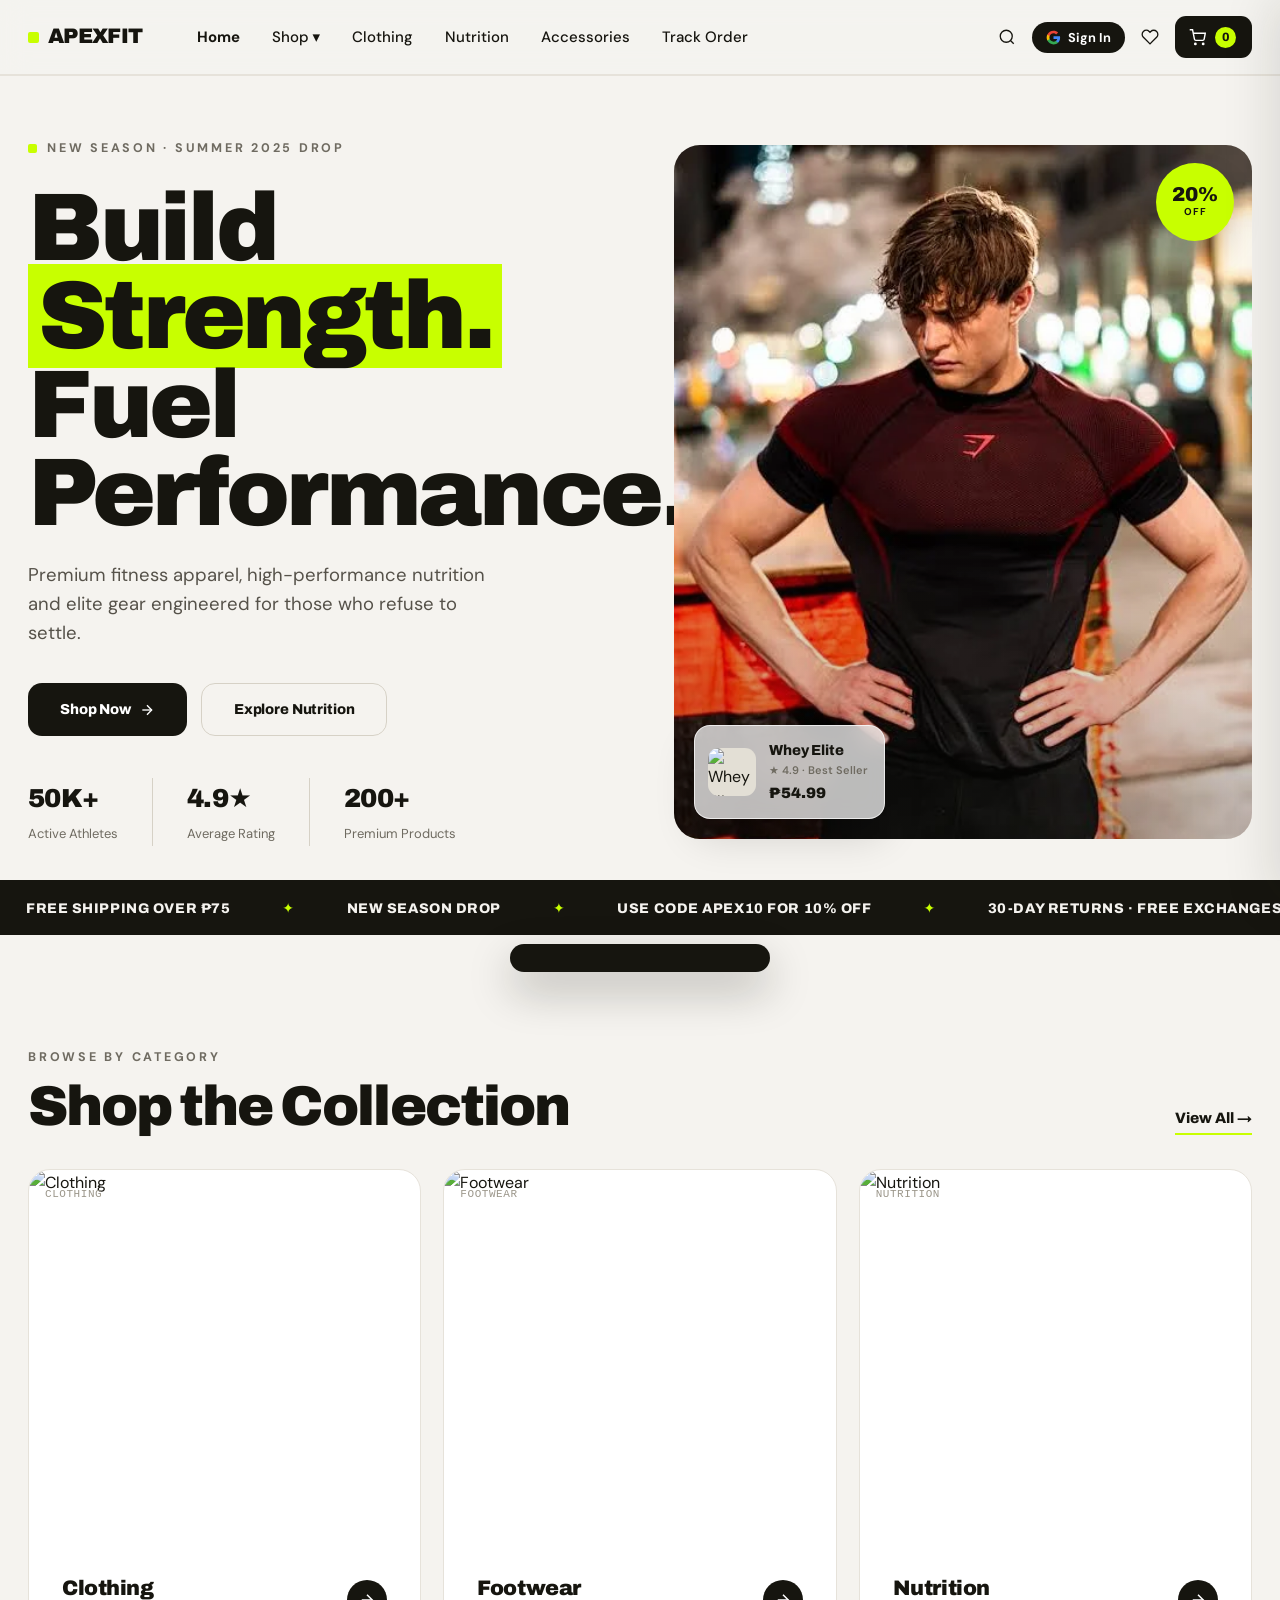
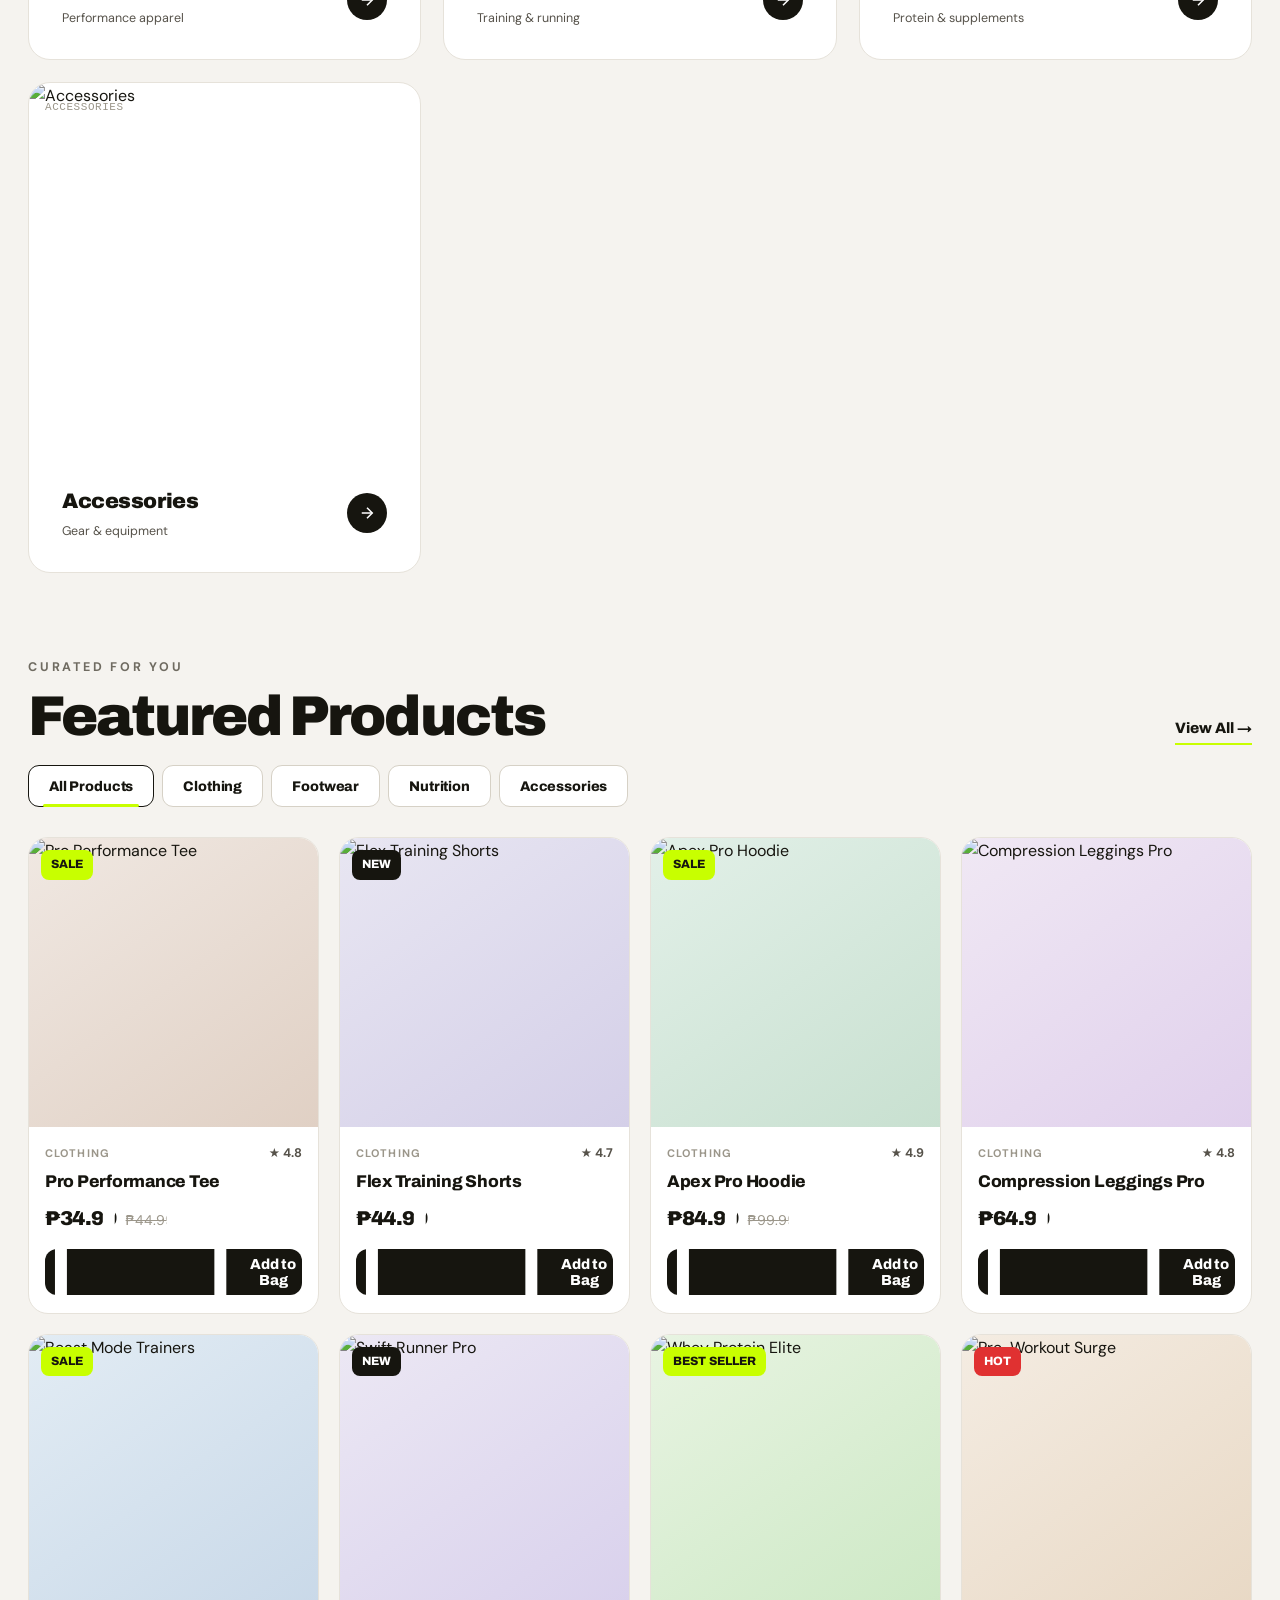
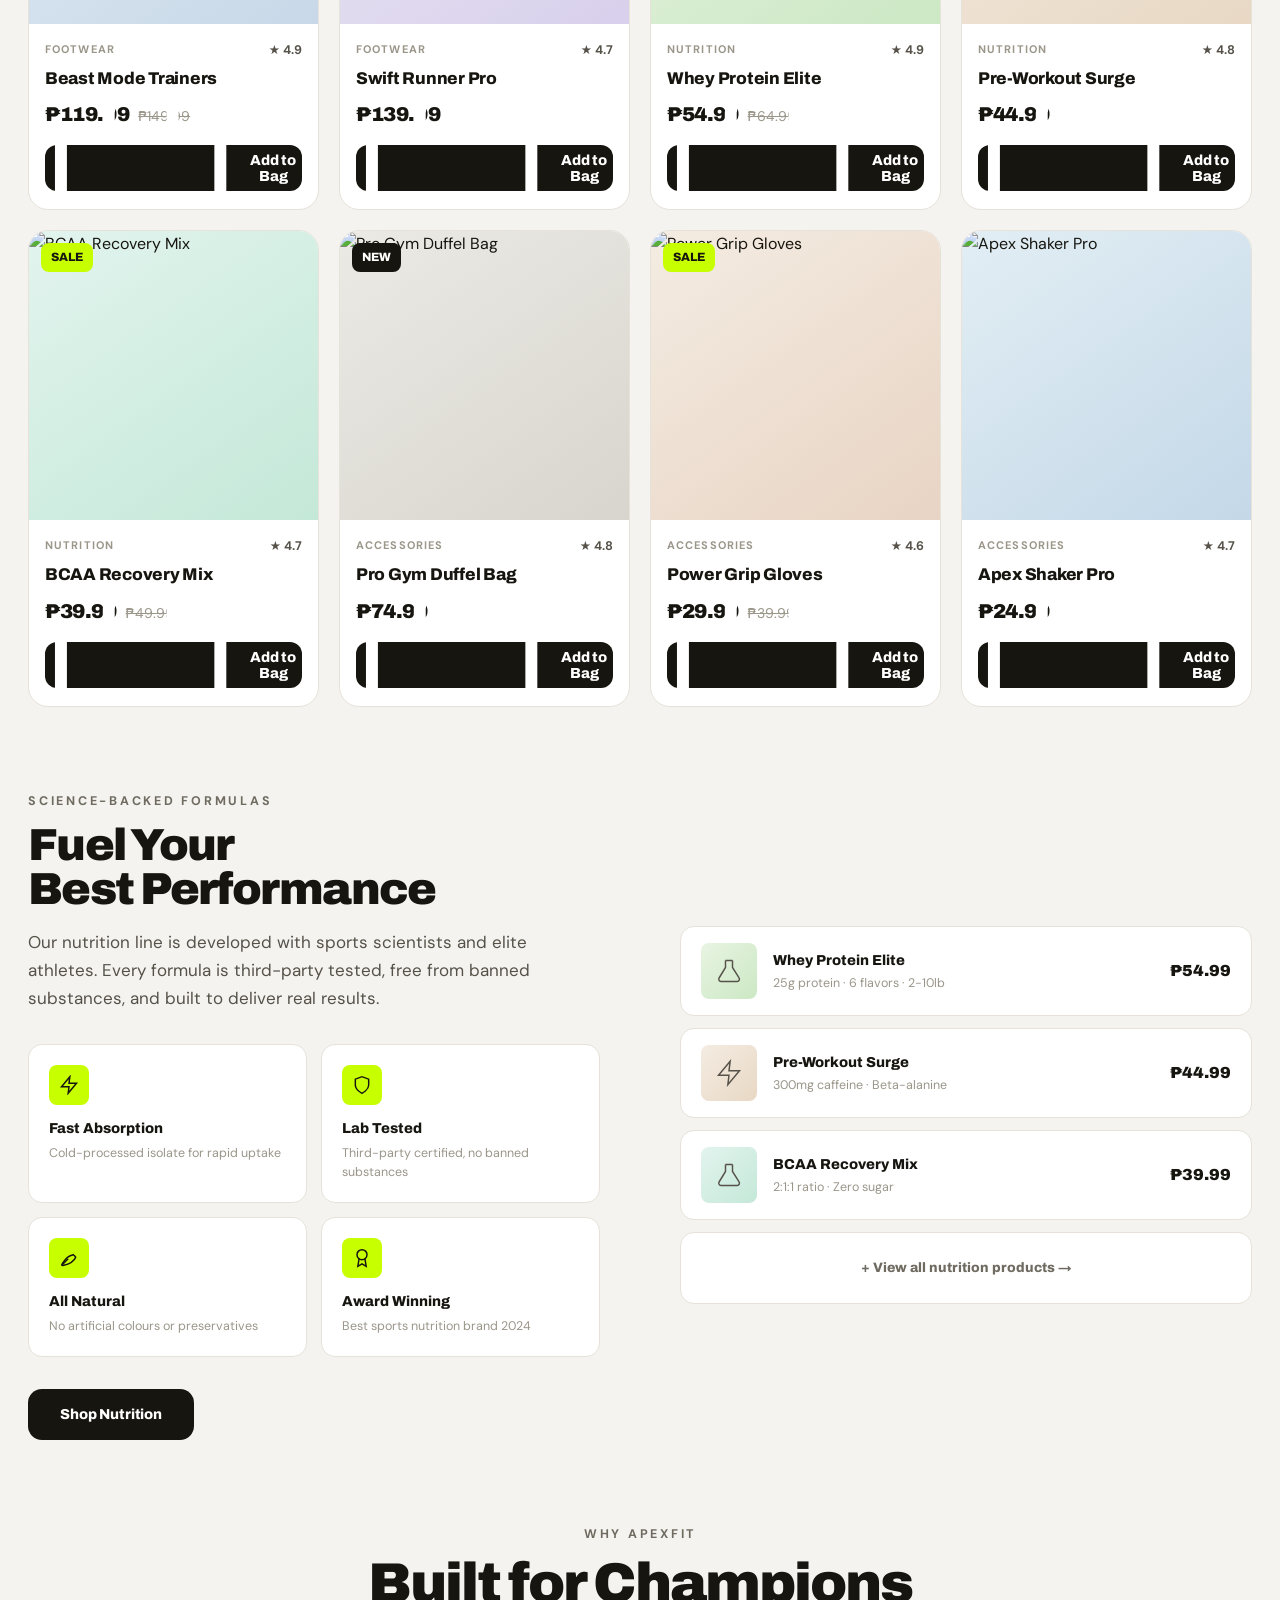
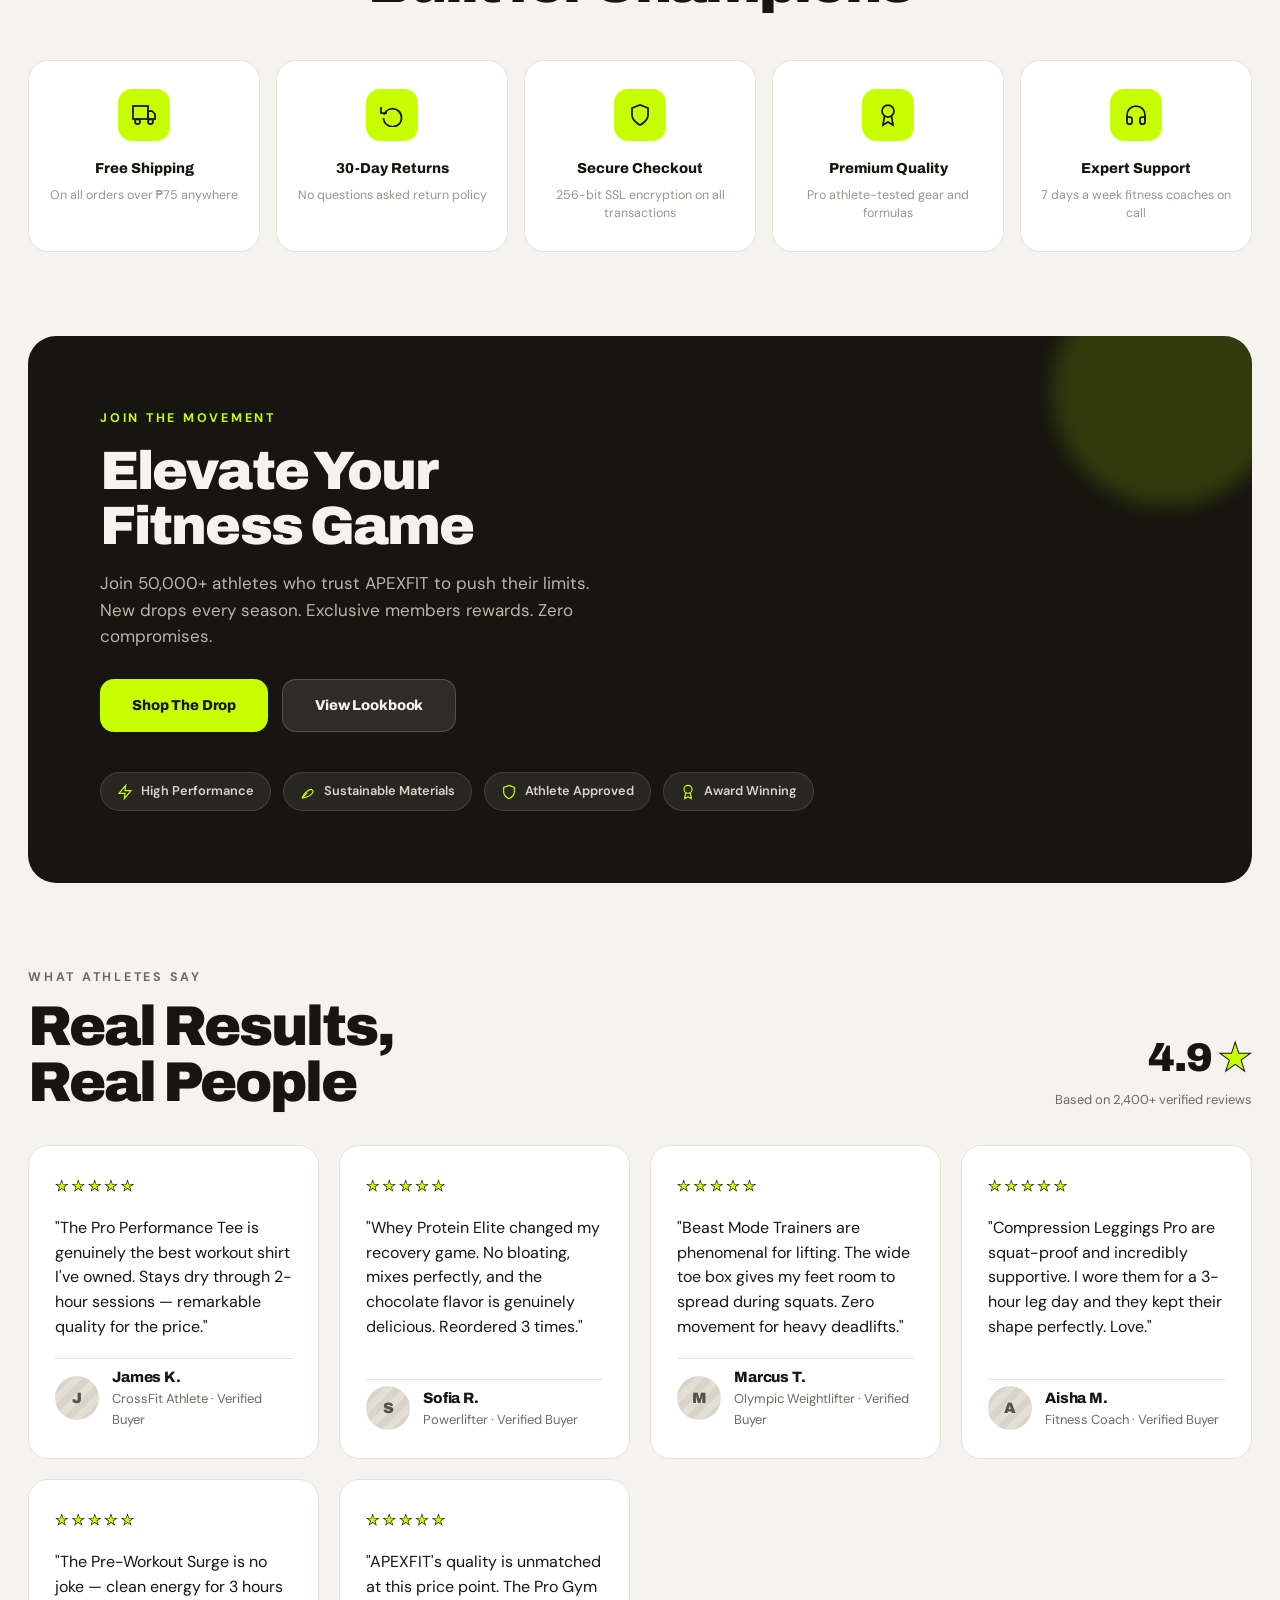
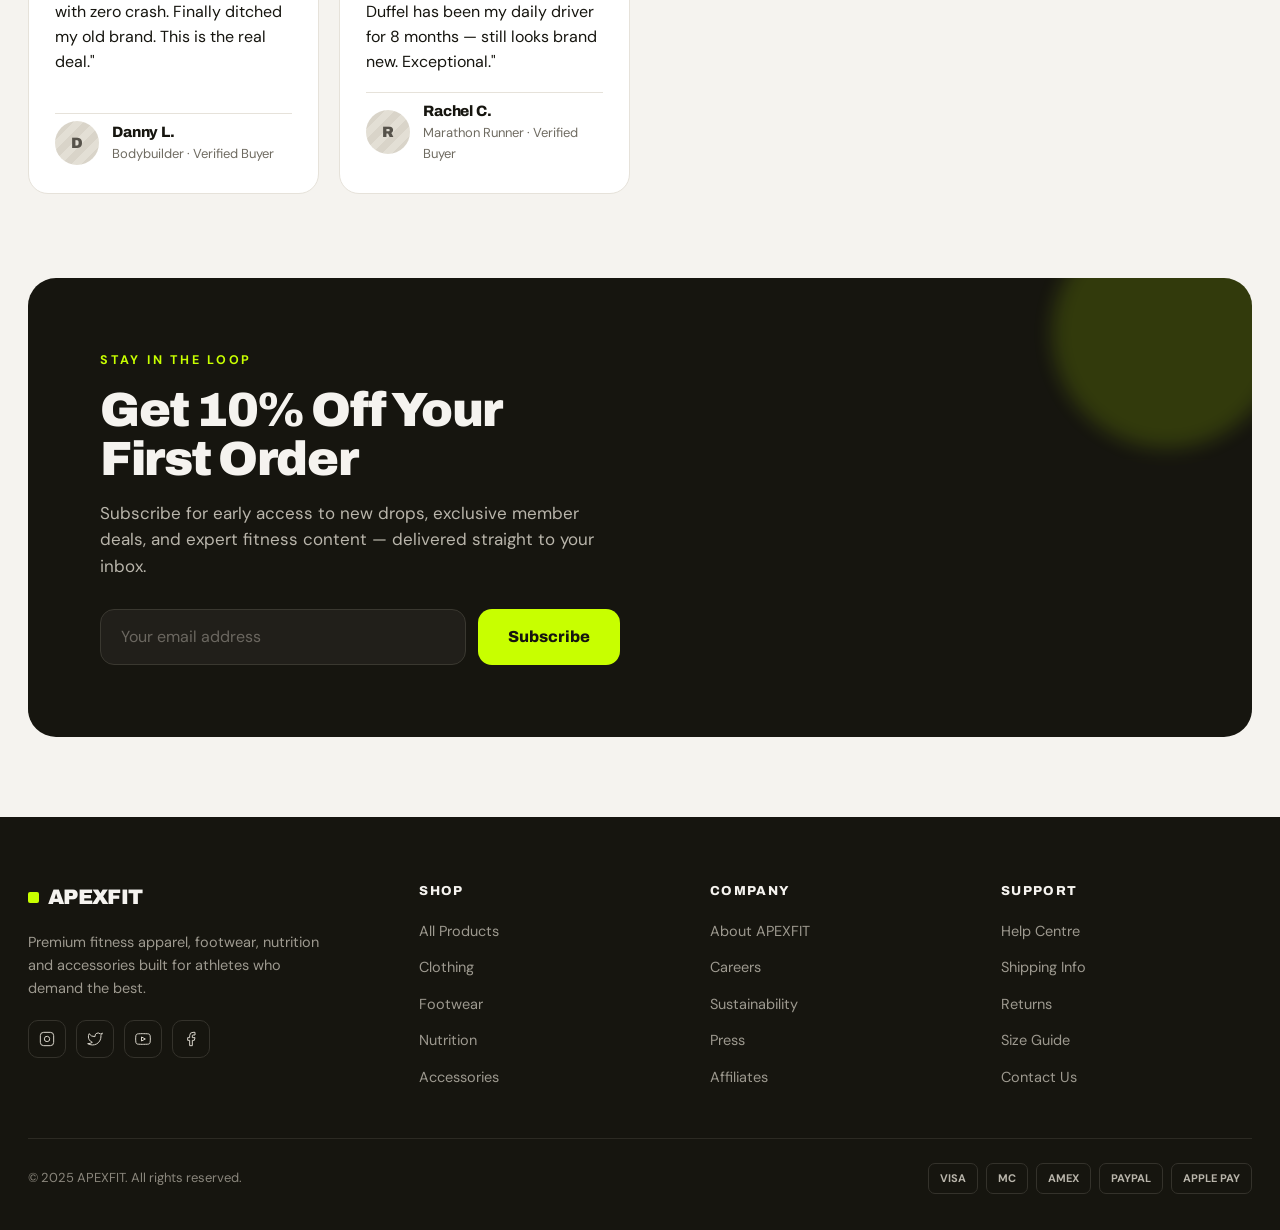
==== commit ed181ea2: "Add files via upload" ====
--- a/index.html
+++ b/index.html
@@ -692,6 +692,7 @@
 <script src="https://www.gstatic.com/firebasejs/10.12.2/firebase-storage-compat.js"></script>
 <script src="js/firebase-init.js"></script>
 <script src="js/auth.js"></script>
+<script src="js/calc.js"></script>
 <script src="js/main.js"></script>
 </body>
 </html>
